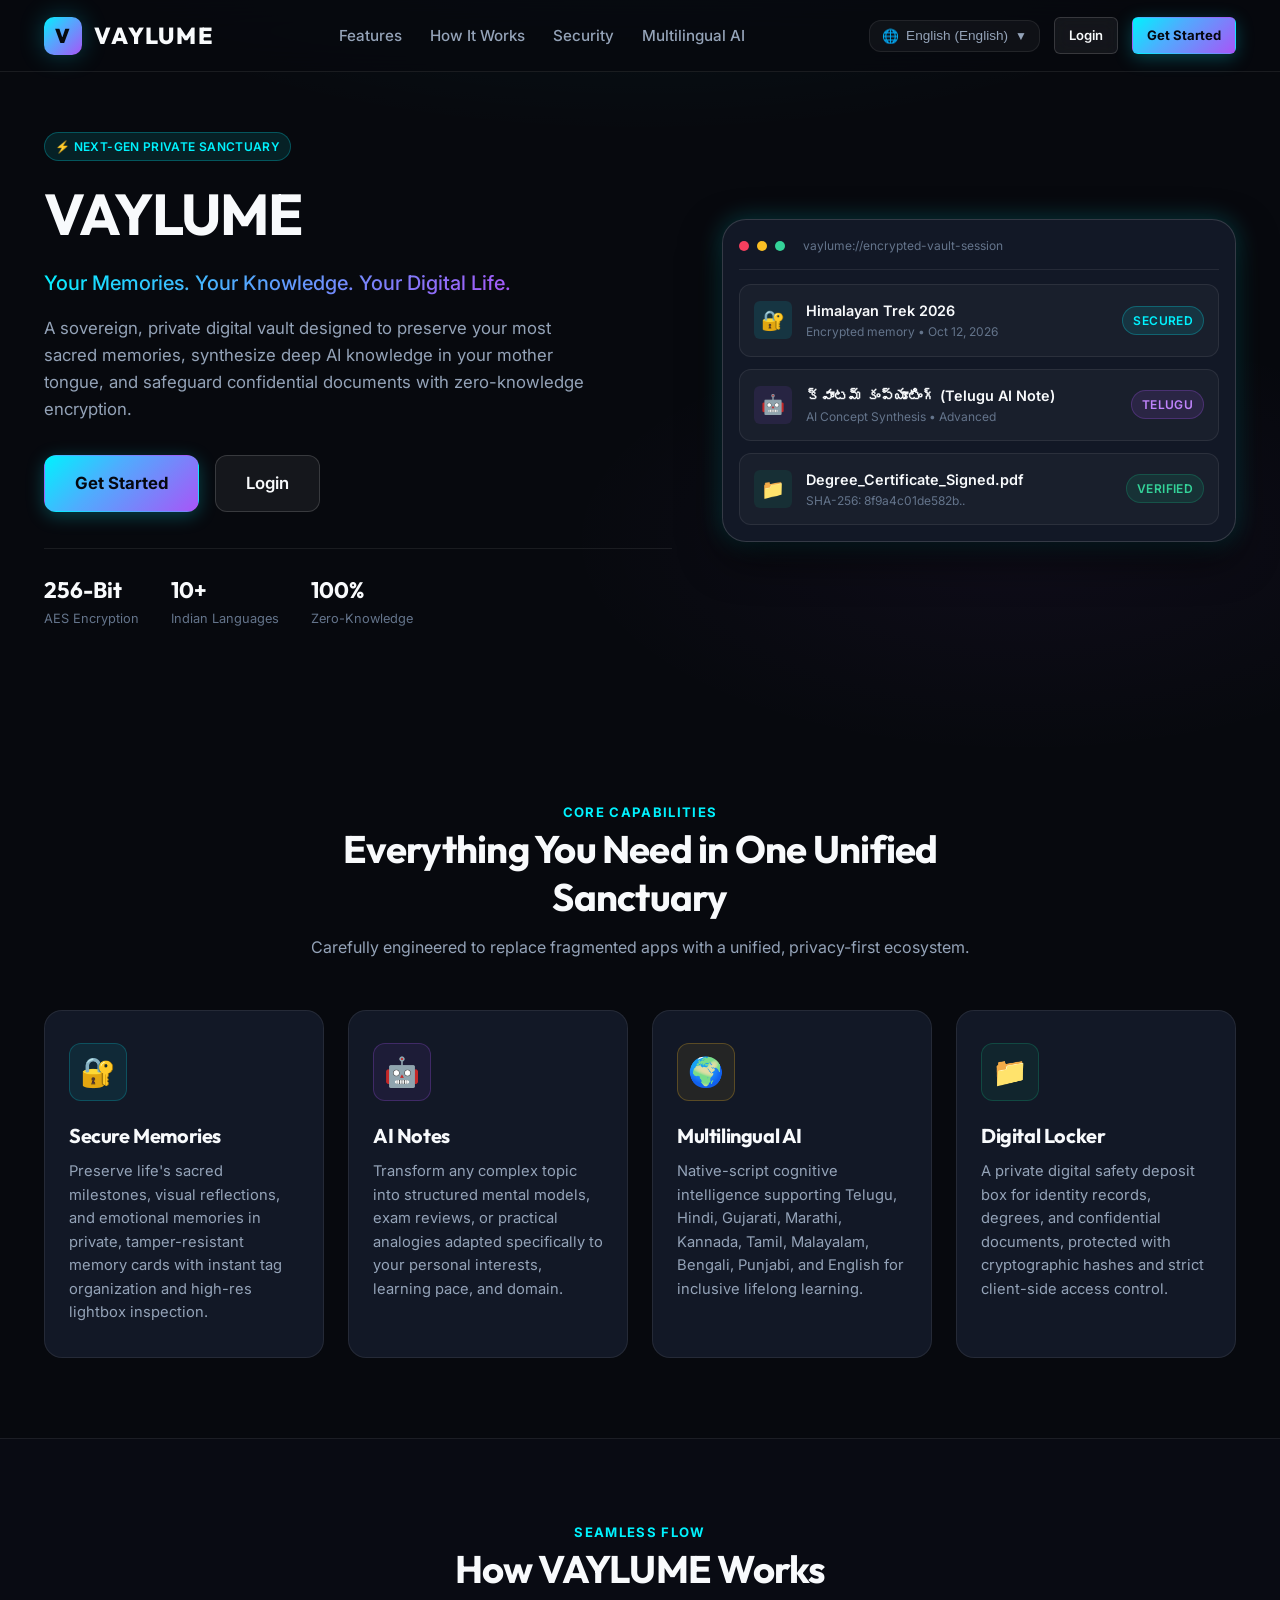
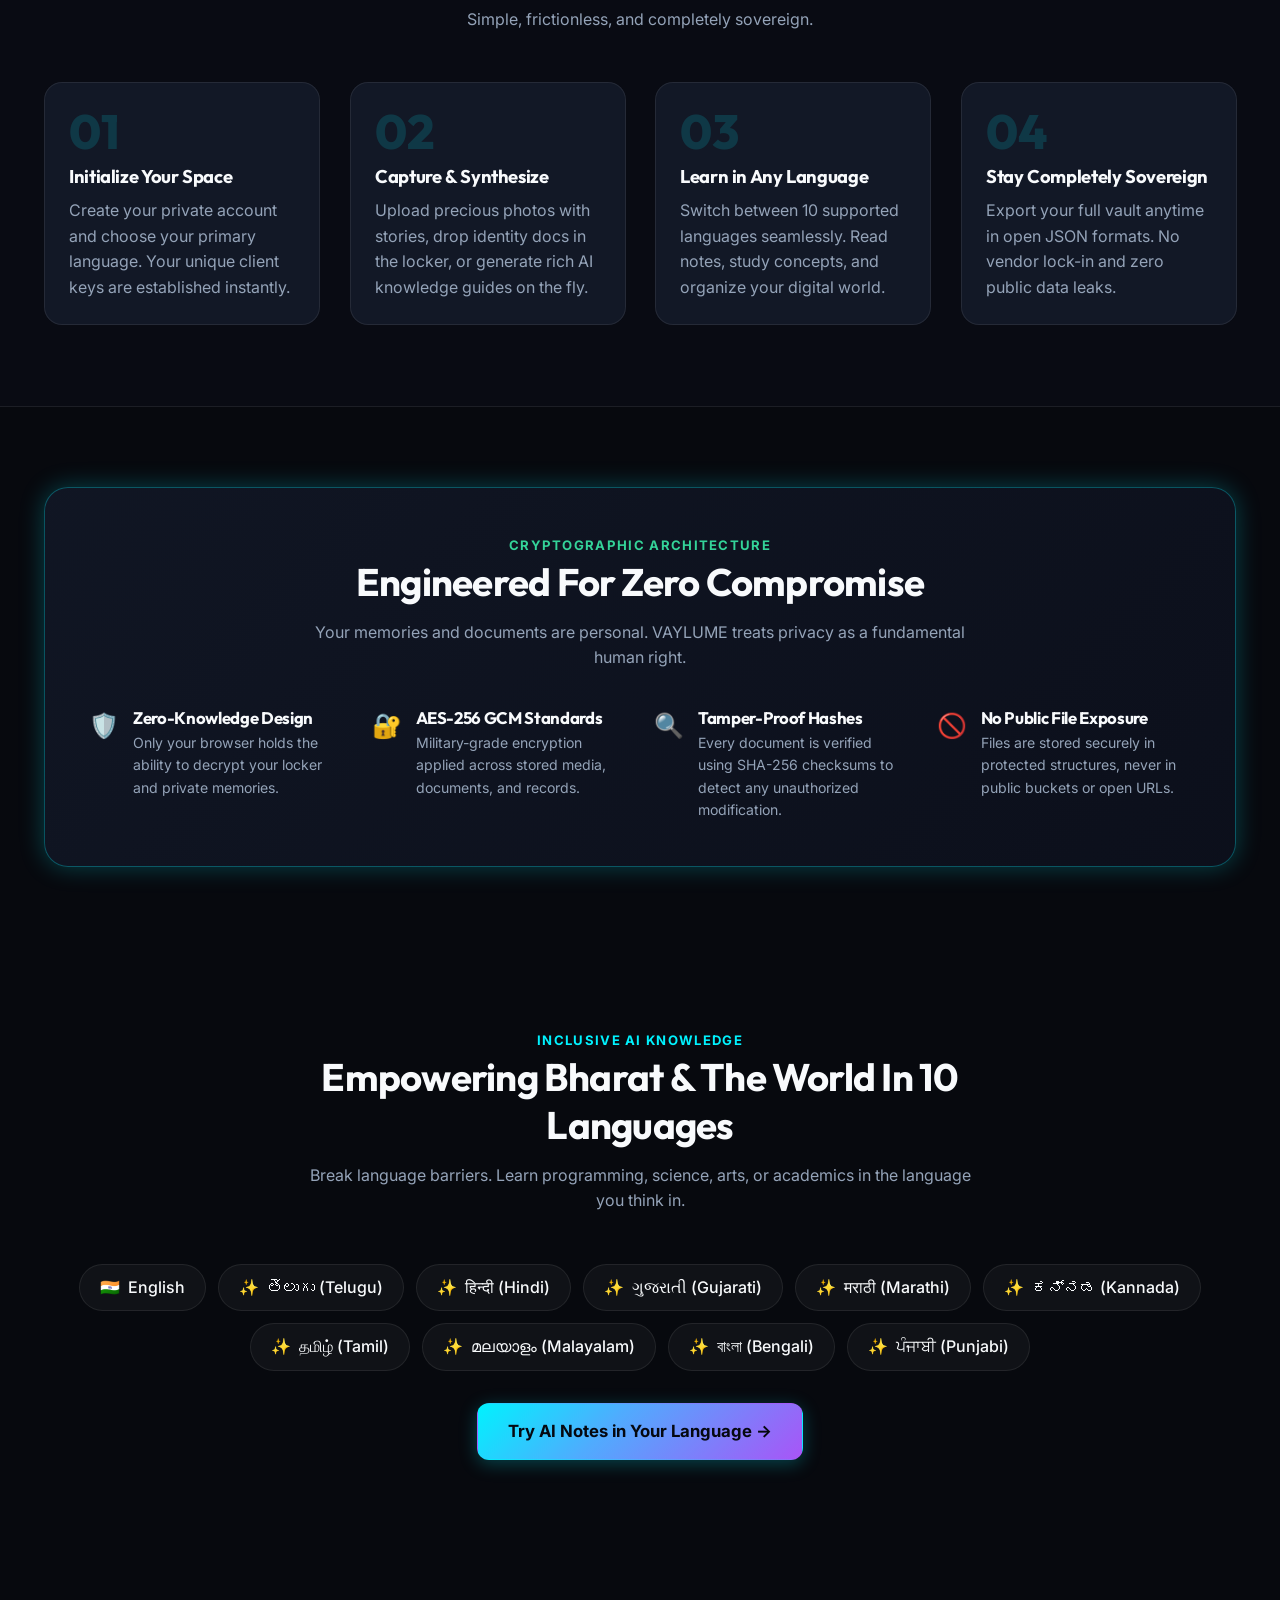
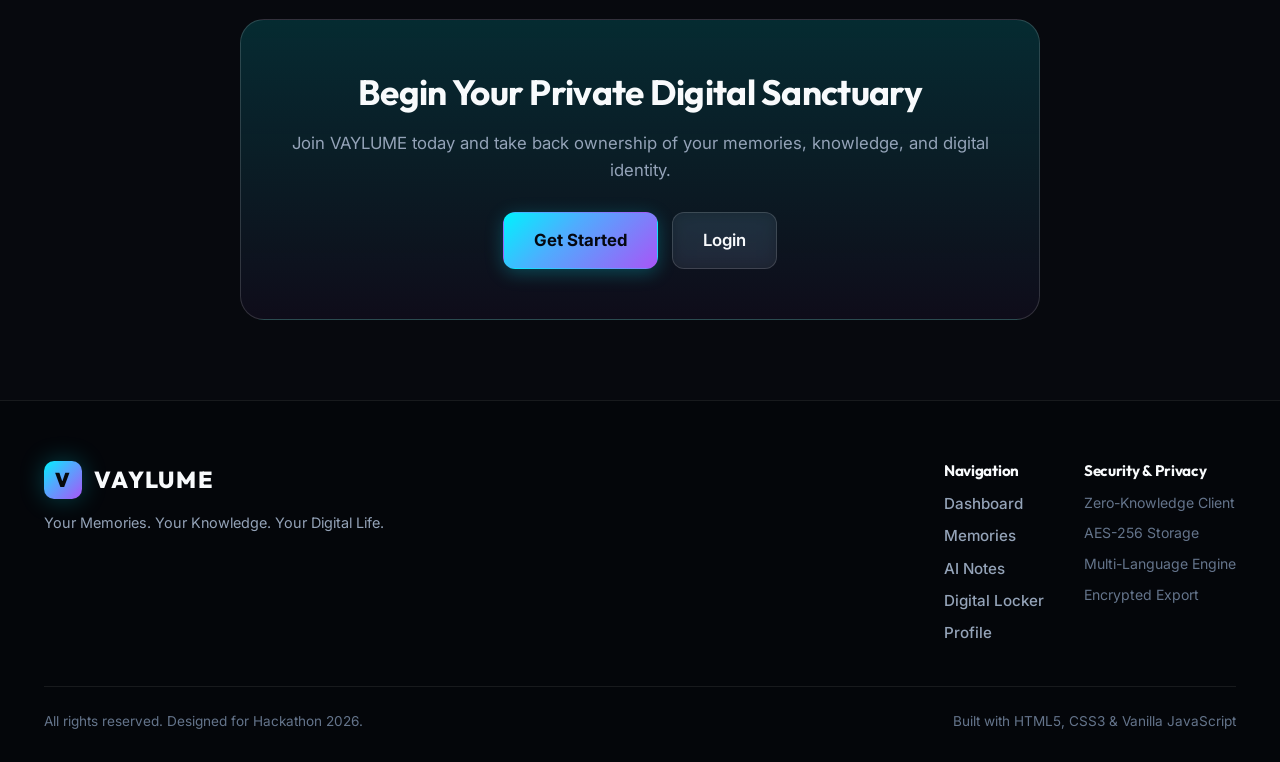
==== frontend/index.html @ e95892c3 "Add frontend animations" ====
<!DOCTYPE html>
<html lang="en">
<head>
  <meta charset="UTF-8">
  <meta name="viewport" content="width=device-width, initial-scale=1.0">
  <title>VAYLUME | Your Memories. Your Knowledge. Your Digital Life.</title>
  <meta name="description" content="A private, encrypted digital sanctuary for personal memories, multilingual AI notes, and zero-knowledge digital document storage.">
  <link rel="stylesheet" href="css/style.css">
  <link rel="stylesheet" href="css/animations.css">
  <link rel="stylesheet" href="css/responsive.css">
</head>
<body>

  <!-- Floating Navigation Header -->
  <header class="site-header" role="banner">
    <div class="container nav-container">
      <a href="index.html" class="brand-logo" aria-label="VAYLUME Home">
        <span class="brand-icon">V</span>
        <span>VAYLUME</span>
      </a>

      <!-- Desktop Nav Links -->
      <nav aria-label="Main Navigation">
        <ul class="nav-links">
          <li><a href="#features" class="nav-link" data-i18n="nav_features">Features</a></li>
          <li><a href="#how-it-works" class="nav-link" data-i18n="nav_how_it_works">How It Works</a></li>
          <li><a href="#security" class="nav-link" data-i18n="nav_security">Security</a></li>
          <li><a href="#multilingual" class="nav-link" data-i18n="nav_multilingual">Multilingual AI</a></li>
        </ul>
      </nav>

      <!-- Nav Actions (Language Dropdown, Login, Get Started) -->
      <div class="nav-actions">
        <!-- Language Switcher -->
        <div class="lang-selector-wrapper">
          <button type="button" class="lang-btn" aria-haspopup="true" aria-expanded="false" id="header-lang-btn">
            <span>🌐</span>
            <span id="current-lang-text">English</span>
            <span style="font-size: 0.75rem;">▼</span>
          </button>
          <div class="lang-dropdown-menu" role="menu" aria-labelledby="header-lang-btn">
            <!-- Populated dynamically by main.js with 10 Indian & global languages -->
          </div>
        </div>

        <a href="login.html" class="btn btn-secondary btn-sm" data-i18n="btn_login">Login</a>
        <a href="signup.html" class="btn btn-primary btn-sm" data-i18n="btn_get_started">Get Started</a>

        <!-- Mobile Toggle Button -->
        <button type="button" class="mobile-nav-toggle" aria-label="Toggle Navigation Menu">
          ☰
        </button>
      </div>
    </div>
  </header>

  <main id="main-content">
    <!-- Hero Section -->
    <section class="hero-section" aria-labelledby="hero-heading">
      <div class="container hero-grid">
        <div class="hero-content">
          <div class="hero-badge animate-fadeIn">
            <span class="badge badge-cyan">⚡ Next-Gen Private Sanctuary</span>
          </div>

          <h1 id="hero-heading" class="hero-title animate-fadeIn">
            VAYLUME
          </h1>

          <p class="hero-tagline text-gradient animate-fadeIn" data-i18n="brand_tagline">
            Your Memories. Your Knowledge. Your Digital Life.
          </p>

          <p class="hero-desc animate-fadeIn">
            A sovereign, private digital vault designed to preserve your most sacred memories, synthesize deep AI knowledge in your mother tongue, and safeguard confidential documents with zero-knowledge encryption.
          </p>

          <div class="hero-actions animate-fadeIn">
            <a href="signup.html" class="btn btn-primary btn-lg" data-i18n="btn_get_started">
              Get Started Free →
            </a>
            <a href="login.html" class="btn btn-secondary btn-lg" data-i18n="btn_login">
              Login to Vault
            </a>
          </div>

          <div class="hero-stats animate-fadeIn">
            <div>
              <div class="hero-stat-number text-cyan">256-Bit</div>
              <div class="hero-stat-label">AES Encryption</div>
            </div>
            <div>
              <div class="hero-stat-number text-violet">10+</div>
              <div class="hero-stat-label">Indian Languages</div>
            </div>
            <div>
              <div class="hero-stat-number text-emerald">100%</div>
              <div class="hero-stat-label">Zero-Knowledge</div>
            </div>
          </div>
        </div>

        <!-- Futuristic Interactive Cyber Mockup -->
        <div class="hero-mockup-frame animate-float" aria-hidden="true">
          <div class="mockup-header">
            <span class="mockup-dot red"></span>
            <span class="mockup-dot yellow"></span>
            <span class="mockup-dot green"></span>
            <span style="font-size: 0.75rem; color: var(--text-muted); margin-left: 10px;">vaylume://encrypted-vault-session</span>
          </div>
          <div class="mockup-card-list">
            <div class="mockup-item">
              <div class="mockup-item-icon">🔐</div>
              <div style="flex: 1;">
                <div style="font-weight: 600; font-size: 0.9rem;">Himalayan Trek 2026</div>
                <div style="font-size: 0.75rem; color: var(--text-muted);">Encrypted memory • Oct 12, 2026</div>
              </div>
              <span class="badge badge-cyan">Secured</span>
            </div>

            <div class="mockup-item">
              <div class="mockup-item-icon" style="background: rgba(168, 85, 247, 0.1); color: var(--violet-400);">🤖</div>
              <div style="flex: 1;">
                <div style="font-weight: 600; font-size: 0.9rem;">క్వాంటమ్ కంప్యూటింగ్ (Telugu AI Note)</div>
                <div style="font-size: 0.75rem; color: var(--text-muted);">AI Concept Synthesis • Advanced</div>
              </div>
              <span class="badge badge-violet">Telugu</span>
            </div>

            <div class="mockup-item">
              <div class="mockup-item-icon" style="background: rgba(16, 185, 129, 0.1); color: var(--emerald-400);">📁</div>
              <div style="flex: 1;">
                <div style="font-weight: 600; font-size: 0.9rem;">Degree_Certificate_Signed.pdf</div>
                <div style="font-size: 0.75rem; color: var(--text-muted);">SHA-256: 8f9a4c01de582b..</div>
              </div>
              <span class="badge badge-emerald">Verified</span>
            </div>
          </div>
        </div>
      </div>
    </section>

    <!-- Four Core Features Section -->
    <section id="features" class="features-section reveal-on-scroll" aria-labelledby="features-heading">
      <div class="container">
        <div class="section-header">
          <span class="section-subtitle">Core Capabilities</span>
          <h2 id="features-heading" class="section-title">Everything You Need in One Unified Sanctuary</h2>
          <p>Carefully engineered to replace fragmented apps with a unified, privacy-first ecosystem.</p>
        </div>

        <div class="feature-grid">
          <!-- Feature 1: Secure Memories -->
          <article class="feature-card">
            <div class="feature-icon-box">🔐</div>
            <h3 class="feature-title">Secure Memories</h3>
            <p class="feature-desc">
              Preserve life's sacred milestones, visual reflections, and emotional memories in private, tamper-resistant memory cards with instant tag organization and high-res lightbox inspection.
            </p>
          </article>

          <!-- Feature 2: AI Notes -->
          <article class="feature-card">
            <div class="feature-icon-box" style="background: rgba(168, 85, 247, 0.08); border-color: rgba(168, 85, 247, 0.25); color: var(--violet-400);">🤖</div>
            <h3 class="feature-title">AI Notes</h3>
            <p class="feature-desc">
              Transform any complex topic into structured mental models, exam reviews, or practical analogies adapted specifically to your personal interests, learning pace, and domain.
            </p>
          </article>

          <!-- Feature 3: Multilingual AI -->
          <article class="feature-card">
            <div class="feature-icon-box" style="background: rgba(251, 191, 36, 0.08); border-color: rgba(251, 191, 36, 0.25); color: var(--amber-400);">🌍</div>
            <h3 class="feature-title">Multilingual AI</h3>
            <p class="feature-desc">
              Native-script cognitive intelligence supporting Telugu, Hindi, Gujarati, Marathi, Kannada, Tamil, Malayalam, Bengali, Punjabi, and English for inclusive lifelong learning.
            </p>
          </article>

          <!-- Feature 4: Digital Locker -->
          <article class="feature-card">
            <div class="feature-icon-box" style="background: rgba(16, 185, 129, 0.08); border-color: rgba(16, 185, 129, 0.25); color: var(--emerald-400);">📁</div>
            <h3 class="feature-title">Digital Locker</h3>
            <p class="feature-desc">
              A private digital safety deposit box for identity records, degrees, and confidential documents, protected with cryptographic hashes and strict client-side access control.
            </p>
          </article>
        </div>
      </div>
    </section>

    <!-- How It Works Section -->
    <section id="how-it-works" class="how-it-works-section reveal-on-scroll" aria-labelledby="hiw-heading">
      <div class="container">
        <div class="section-header">
          <span class="section-subtitle">Seamless Flow</span>
          <h2 id="hiw-heading" class="section-title">How VAYLUME Works</h2>
          <p>Simple, frictionless, and completely sovereign.</p>
        </div>

        <div class="steps-grid">
          <div class="step-card card">
            <div class="step-number">01</div>
            <h3 class="step-title">Initialize Your Space</h3>
            <p>Create your private account and choose your primary language. Your unique client keys are established instantly.</p>
          </div>

          <div class="step-card card">
            <div class="step-number">02</div>
            <h3 class="step-title">Capture & Synthesize</h3>
            <p>Upload precious photos with stories, drop identity docs in the locker, or generate rich AI knowledge guides on the fly.</p>
          </div>

          <div class="step-card card">
            <div class="step-number">03</div>
            <h3 class="step-title">Learn in Any Language</h3>
            <p>Switch between 10 supported languages seamlessly. Read notes, study concepts, and organize your digital world.</p>
          </div>

          <div class="step-card card">
            <div class="step-number">04</div>
            <h3 class="step-title">Stay Completely Sovereign</h3>
            <p>Export your full vault anytime in open JSON formats. No vendor lock-in and zero public data leaks.</p>
          </div>
        </div>
      </div>
    </section>

    <!-- Security Spotlight Section -->
    <section id="security" class="security-section reveal-on-scroll" aria-labelledby="security-heading">
      <div class="container">
        <div class="security-box">
          <div class="section-header" style="margin-bottom: 20px;">
            <span class="section-subtitle" style="color: var(--emerald-400);">Cryptographic Architecture</span>
            <h2 id="security-heading" class="section-title">Engineered For Zero Compromise</h2>
            <p>Your memories and documents are personal. VAYLUME treats privacy as a fundamental human right.</p>
          </div>

          <div class="security-grid">
            <div class="security-item">
              <span class="security-item-icon">🛡️</span>
              <div>
                <h4 style="font-size: 1.05rem; margin-bottom: 4px;">Zero-Knowledge Design</h4>
                <p style="font-size: 0.88rem;">Only your browser holds the ability to decrypt your locker and private memories.</p>
              </div>
            </div>

            <div class="security-item">
              <span class="security-item-icon">🔐</span>
              <div>
                <h4 style="font-size: 1.05rem; margin-bottom: 4px;">AES-256 GCM Standards</h4>
                <p style="font-size: 0.88rem;">Military-grade encryption applied across stored media, documents, and records.</p>
              </div>
            </div>

            <div class="security-item">
              <span class="security-item-icon">🔍</span>
              <div>
                <h4 style="font-size: 1.05rem; margin-bottom: 4px;">Tamper-Proof Hashes</h4>
                <p style="font-size: 0.88rem;">Every document is verified using SHA-256 checksums to detect any unauthorized modification.</p>
              </div>
            </div>

            <div class="security-item">
              <span class="security-item-icon">🚫</span>
              <div>
                <h4 style="font-size: 1.05rem; margin-bottom: 4px;">No Public File Exposure</h4>
                <p style="font-size: 0.88rem;">Files are stored securely in protected structures, never in public buckets or open URLs.</p>
              </div>
            </div>
          </div>
        </div>
      </div>
    </section>

    <!-- Multilingual AI Section -->
    <section id="multilingual" class="multilingual-section reveal-on-scroll" aria-labelledby="multilingual-heading">
      <div class="container" style="text-align: center;">
        <div class="section-header">
          <span class="section-subtitle">Inclusive AI Knowledge</span>
          <h2 id="multilingual-heading" class="section-title">Empowering Bharat & The World In 10 Languages</h2>
          <p>Break language barriers. Learn programming, science, arts, or academics in the language you think in.</p>
        </div>

        <div class="multilingual-pills-wrap">
          <div class="lang-spotlight-pill"><span>🇮🇳</span> English</div>
          <div class="lang-spotlight-pill"><span>✨</span> తెలుగు (Telugu)</div>
          <div class="lang-spotlight-pill"><span>✨</span> हिन्दी (Hindi)</div>
          <div class="lang-spotlight-pill"><span>✨</span> ગુજરાતી (Gujarati)</div>
          <div class="lang-spotlight-pill"><span>✨</span> मराठी (Marathi)</div>
          <div class="lang-spotlight-pill"><span>✨</span> ಕನ್ನಡ (Kannada)</div>
          <div class="lang-spotlight-pill"><span>✨</span> தமிழ் (Tamil)</div>
          <div class="lang-spotlight-pill"><span>✨</span> മലയാളം (Malayalam)</div>
          <div class="lang-spotlight-pill"><span>✨</span> বাংলা (Bengali)</div>
          <div class="lang-spotlight-pill"><span>✨</span> ਪੰਜਾਬੀ (Punjabi)</div>
        </div>

        <div style="margin-top: 32px;">
          <a href="notes.html" class="btn btn-primary btn-lg">
            Try AI Notes in Your Language →
          </a>
        </div>
      </div>
    </section>

    <!-- Call to Action Section -->
    <section class="cta-section reveal-on-scroll">
      <div class="container">
        <div class="cta-box">
          <h2 style="font-size: 2.2rem; margin-bottom: 16px;">Begin Your Private Digital Sanctuary</h2>
          <p style="font-size: 1.05rem; margin-bottom: 28px;">
            Join VAYLUME today and take back ownership of your memories, knowledge, and digital identity.
          </p>
          <div style="display: flex; gap: 14px; justify-content: center; flex-wrap: wrap;">
            <a href="signup.html" class="btn btn-primary btn-lg" data-i18n="btn_get_started">Create Free Account</a>
            <a href="login.html" class="btn btn-secondary btn-lg" data-i18n="btn_login">Sign In</a>
          </div>
        </div>
      </div>
    </section>
  </main>

  <!-- Site Footer -->
  <footer class="site-footer" role="contentinfo">
    <div class="container">
      <div style="display: flex; justify-content: space-between; align-items: flex-start; flex-wrap: gap; gap: 30px;">
        <div style="max-width: 360px;">
          <a href="index.html" class="brand-logo" style="margin-bottom: 12px;">
            <span class="brand-icon">V</span>
            <span>VAYLUME</span>
          </a>
          <p style="font-size: 0.9rem;" data-i18n="brand_tagline">
            "Your Memories. Your Knowledge. Your Digital Life."
          </p>
        </div>

        <div style="display: flex; gap: 40px; flex-wrap: wrap;">
          <div>
            <h4 style="font-size: 0.95rem; margin-bottom: 12px; color: var(--text-primary);">Navigation</h4>
            <ul style="list-style: none; display: flex; flex-direction: column; gap: 8px; font-size: 0.88rem;">
              <li><a href="dashboard.html" class="nav-link">Dashboard</a></li>
              <li><a href="memories.html" class="nav-link">Memories</a></li>
              <li><a href="notes.html" class="nav-link">AI Notes</a></li>
              <li><a href="locker.html" class="nav-link">Digital Locker</a></li>
              <li><a href="profile.html" class="nav-link">Profile</a></li>
            </ul>
          </div>

          <div>
            <h4 style="font-size: 0.95rem; margin-bottom: 12px; color: var(--text-primary);">Security & Privacy</h4>
            <ul style="list-style: none; display: flex; flex-direction: column; gap: 8px; font-size: 0.88rem; color: var(--text-muted);">
              <li>Zero-Knowledge Client</li>
              <li>AES-256 Storage</li>
              <li>Multi-Language Engine</li>
              <li>Encrypted Export</li>
            </ul>
          </div>
        </div>
      </div>

      <div class="footer-bottom">
        <span data-i18n="footer_rights">© 2026 VAYLUME. All rights reserved. Designed for Hackathon 2026.</span>
        <span>Built with HTML5, CSS3 & Vanilla JavaScript</span>
      </div>
    </div>
  </footer>

  <script src="js/api.js"></script>
  <script src="js/main.js"></script>
</body>
</html>
---- frontend/css/style.css ----
/* ==========================================================================
   VAYLUME - Core Design System & Styling
   Tagline: "Your Memories. Your Knowledge. Your Digital Life."
   Style: Premium, Modern, Elegant, Futuristic, Minimal, Secure
   ========================================================================== */

/* Google Fonts: Outfit & Inter */
@import url('https://fonts.googleapis.com/css2?family=Inter:wght@300;400;500;600;700&family=Outfit:wght@400;500;600;700;800&family=Fira+Code:wght@400;500&display=swap');

/* --- CSS Variables & Design Tokens --- */
:root {
  /* Brand Palette */
  --bg-primary: #07090e;
  --bg-secondary: #0d111d;
  --bg-surface: #121826;
  --bg-surface-elevated: #172033;
  --bg-glass: rgba(18, 24, 38, 0.72);
  --bg-glass-strong: rgba(13, 17, 29, 0.9);
  --bg-glass-card: rgba(255, 255, 255, 0.03);

  /* Borders */
  --border-subtle: rgba(255, 255, 255, 0.08);
  --border-light: rgba(255, 255, 255, 0.15);
  --border-focus: rgba(0, 242, 254, 0.5);
  --border-accent: rgba(168, 85, 247, 0.4);

  /* Accents & Neon Highlights */
  --cyan-300: #67e8f9;
  --cyan-400: #00f2fe;
  --cyan-500: #06b6d4;
  --violet-400: #c084fc;
  --violet-500: #a855f7;
  --violet-600: #7e22ce;
  --emerald-400: #34d399;
  --emerald-500: #10b981;
  --amber-400: #fbbf24;
  --rose-400: #fb7185;
  --rose-500: #f43f5e;
  --blue-400: #60a5fa;

  /* Gradients */
  --gradient-brand: linear-gradient(135deg, #00f2fe 0%, #4facfe 40%, #a855f7 100%);
  --gradient-accent: linear-gradient(135deg, #a855f7 0%, #6366f1 100%);
  --gradient-glow: linear-gradient(180deg, rgba(0, 242, 254, 0.15) 0%, rgba(168, 85, 247, 0.05) 100%);
  --gradient-card: linear-gradient(145deg, rgba(255, 255, 255, 0.04) 0%, rgba(255, 255, 255, 0.01) 100%);
  --gradient-gold: linear-gradient(135deg, #f59e0b 0%, #d97706 100%);
  --gradient-emerald: linear-gradient(135deg, #34d399 0%, #059669 100%);

  /* Text Colors */
  --text-primary: #f8fafc;
  --text-secondary: #94a3b8;
  --text-muted: #64748b;
  --text-accent: #00f2fe;
  --text-light: #ffffff;

  /* Typography */
  --font-sans: 'Inter', -apple-system, BlinkMacSystemFont, 'Segoe UI', Roboto, sans-serif;
  --font-display: 'Outfit', 'Inter', sans-serif;
  --font-mono: 'Fira Code', monospace;

  /* Shadows */
  --shadow-sm: 0 2px 8px rgba(0, 0, 0, 0.4);
  --shadow-md: 0 8px 24px rgba(0, 0, 0, 0.5);
  --shadow-lg: 0 16px 40px rgba(0, 0, 0, 0.65);
  --shadow-glow-cyan: 0 0 25px rgba(0, 242, 254, 0.25);
  --shadow-glow-violet: 0 0 25px rgba(168, 85, 247, 0.25);

  /* Radii */
  --radius-sm: 6px;
  --radius-md: 12px;
  --radius-lg: 18px;
  --radius-xl: 24px;
  --radius-full: 9999px;

  /* Transitions */
  --transition-fast: 0.18s cubic-bezier(0.4, 0, 0.2, 1);
  --transition-normal: 0.28s cubic-bezier(0.4, 0, 0.2, 1);
  --transition-slow: 0.5s cubic-bezier(0.4, 0, 0.2, 1);

  /* Layout dimensions */
  --header-height: 72px;
  --sidebar-width: 270px;
  --sidebar-collapsed-width: 80px;
  --container-max: 1240px;
}

/* --- Global Reset & Box Sizing --- */
*, *::before, *::after {
  box-sizing: border-box;
  margin: 0;
  padding: 0;
}

html {
  font-size: 16px;
  scroll-behavior: smooth;
  color-scheme: dark;
}

body {
  font-family: var(--font-sans);
  background-color: var(--bg-primary);
  color: var(--text-primary);
  line-height: 1.6;
  min-height: 100vh;
  overflow-x: hidden;
  -webkit-font-smoothing: antialiased;
  -moz-osx-font-smoothing: grayscale;
  background-image: 
    radial-gradient(ellipse 80% 50% at 50% -20%, rgba(0, 242, 254, 0.08), transparent 70%),
    radial-gradient(ellipse 60% 40% at 80% 60%, rgba(168, 85, 247, 0.05), transparent 60%);
  background-attachment: fixed;
}

/* Focus styles for keyboard navigation / accessibility */
:focus-visible {
  outline: 2px solid var(--cyan-400);
  outline-offset: 3px;
}

/* Links */
a {
  color: inherit;
  text-decoration: none;
  transition: color var(--transition-fast);
}

/* Typography Headings */
h1, h2, h3, h4, h5, h6 {
  font-family: var(--font-display);
  font-weight: 700;
  line-height: 1.25;
  color: var(--text-primary);
  letter-spacing: -0.02em;
}

h1 { font-size: clamp(2.2rem, 5vw, 3.6rem); }
h2 { font-size: clamp(1.8rem, 3.5vw, 2.4rem); }
h3 { font-size: 1.5rem; }
h4 { font-size: 1.2rem; }
h5 { font-size: 1rem; }

p {
  color: var(--text-secondary);
}

.text-gradient {
  background: var(--gradient-brand);
  -webkit-background-clip: text;
  -webkit-text-fill-color: transparent;
  display: inline-block;
}

.text-cyan { color: var(--cyan-400); }
.text-violet { color: var(--violet-400); }
.text-emerald { color: var(--emerald-400); }
.text-amber { color: var(--amber-400); }
.text-rose { color: var(--rose-400); }
.text-muted { color: var(--text-muted); }

/* --- Containers --- */
.container {
  width: 100%;
  max-width: var(--container-max);
  margin-left: auto;
  margin-right: auto;
  padding-left: 24px;
  padding-right: 24px;
}

.container-narrow {
  max-width: 960px;
}

/* --- Brand Logo --- */
.brand-logo {
  display: inline-flex;
  align-items: center;
  gap: 12px;
  font-family: var(--font-display);
  font-size: 1.45rem;
  font-weight: 800;
  letter-spacing: 0.08em;
  color: var(--text-primary);
  text-transform: uppercase;
}

.brand-icon {
  width: 38px;
  height: 38px;
  border-radius: 10px;
  background: var(--gradient-brand);
  display: inline-flex;
  align-items: center;
  justify-content: center;
  color: #07090e;
  font-size: 1.25rem;
  font-weight: 900;
  box-shadow: var(--shadow-glow-cyan);
  transition: transform var(--transition-normal);
}

.brand-logo:hover .brand-icon {
  transform: rotate(6deg) scale(1.05);
}

/* --- Buttons --- */
.btn {
  display: inline-flex;
  align-items: center;
  justify-content: center;
  gap: 8px;
  padding: 11px 22px;
  font-family: var(--font-sans);
  font-size: 0.95rem;
  font-weight: 600;
  border-radius: var(--radius-md);
  cursor: pointer;
  border: 1px solid transparent;
  transition: all var(--transition-fast);
  white-space: nowrap;
  user-select: none;
}

.btn-primary {
  background: var(--gradient-brand);
  color: #050810;
  font-weight: 700;
  box-shadow: 0 4px 18px rgba(0, 242, 254, 0.25);
}

.btn-primary:hover {
  transform: translateY(-2px);
  box-shadow: 0 8px 25px rgba(0, 242, 254, 0.4);
  color: #000;
}

.btn-primary:active {
  transform: translateY(0);
}

.btn-secondary {
  background: rgba(255, 255, 255, 0.06);
  color: var(--text-primary);
  border: 1px solid var(--border-light);
  backdrop-filter: blur(8px);
}

.btn-secondary:hover {
  background: rgba(255, 255, 255, 0.12);
  border-color: rgba(255, 255, 255, 0.25);
  transform: translateY(-2px);
}

.btn-accent {
  background: var(--gradient-accent);
  color: #ffffff;
  box-shadow: var(--shadow-glow-violet);
}

.btn-accent:hover {
  transform: translateY(-2px);
  box-shadow: 0 8px 25px rgba(168, 85, 247, 0.45);
}

.btn-outline {
  background: transparent;
  color: var(--text-primary);
  border: 1px solid var(--border-subtle);
}

.btn-outline:hover {
  border-color: var(--cyan-400);
  color: var(--cyan-400);
  background: rgba(0, 242, 254, 0.04);
}

.btn-danger {
  background: rgba(244, 63, 94, 0.12);
  border: 1px solid rgba(244, 63, 94, 0.3);
  color: var(--rose-400);
}

.btn-danger:hover {
  background: var(--rose-500);
  color: #ffffff;
  border-color: var(--rose-500);
}

.btn-sm {
  padding: 7px 14px;
  font-size: 0.82rem;
  border-radius: var(--radius-sm);
}

.btn-lg {
  padding: 14px 30px;
  font-size: 1.05rem;
  border-radius: var(--radius-md);
}

.btn-icon {
  width: 40px;
  height: 40px;
  padding: 0;
  border-radius: var(--radius-md);
  display: inline-flex;
  align-items: center;
  justify-content: center;
  background: rgba(255, 255, 255, 0.04);
  border: 1px solid var(--border-subtle);
  color: var(--text-secondary);
  cursor: pointer;
}

.btn-icon:hover {
  color: var(--text-primary);
  background: rgba(255, 255, 255, 0.08);
  border-color: var(--border-light);
}

.btn:disabled {
  opacity: 0.55;
  cursor: not-allowed;
  transform: none !important;
  box-shadow: none !important;
}

/* --- Badges --- */
.badge {
  display: inline-flex;
  align-items: center;
  gap: 5px;
  padding: 4px 10px;
  font-size: 0.75rem;
  font-weight: 600;
  letter-spacing: 0.03em;
  border-radius: var(--radius-full);
  text-transform: uppercase;
}

.badge-cyan {
  background: rgba(0, 242, 254, 0.1);
  color: var(--cyan-400);
  border: 1px solid rgba(0, 242, 254, 0.25);
}

.badge-violet {
  background: rgba(168, 85, 247, 0.12);
  color: var(--violet-400);
  border: 1px solid rgba(168, 85, 247, 0.25);
}

.badge-emerald {
  background: rgba(16, 185, 129, 0.12);
  color: var(--emerald-400);
  border: 1px solid rgba(16, 185, 129, 0.25);
}

.badge-amber {
  background: rgba(251, 191, 36, 0.12);
  color: var(--amber-400);
  border: 1px solid rgba(251, 191, 36, 0.25);
}

/* --- Glass Cards --- */
.card {
  background: var(--bg-surface);
  border: 1px solid var(--border-subtle);
  border-radius: var(--radius-lg);
  padding: 24px;
  backdrop-filter: blur(12px);
  transition: all var(--transition-normal);
  position: relative;
  overflow: hidden;
}

.card:hover {
  border-color: var(--border-light);
  box-shadow: var(--shadow-md);
}

.card-interactive:hover {
  transform: translateY(-4px);
  border-color: rgba(0, 242, 254, 0.3);
  box-shadow: 0 12px 30px rgba(0, 242, 254, 0.12);
}

.card-header {
  display: flex;
  align-items: center;
  justify-content: space-between;
  margin-bottom: 18px;
}

.card-title {
  font-size: 1.15rem;
  font-weight: 600;
}

/* --- Form Controls --- */
.form-group {
  margin-bottom: 20px;
  text-align: left;
}

.form-label {
  display: block;
  font-size: 0.88rem;
  font-weight: 500;
  color: var(--text-secondary);
  margin-bottom: 8px;
}

.form-label .required {
  color: var(--rose-400);
  margin-left: 2px;
}

.input-icon-wrapper {
  position: relative;
  display: flex;
  align-items: center;
}

.input-icon-wrapper .input-icon {
  position: absolute;
  left: 14px;
  color: var(--text-muted);
  font-size: 1.05rem;
  pointer-events: none;
}

.input-icon-wrapper .input-toggle-password {
  position: absolute;
  right: 14px;
  color: var(--text-muted);
  background: none;
  border: none;
  cursor: pointer;
  font-size: 1.05rem;
}

.input-icon-wrapper .input-toggle-password:hover {
  color: var(--text-primary);
}

.form-control,
.form-select,
textarea.form-control {
  width: 100%;
  padding: 12px 16px;
  background: rgba(13, 17, 29, 0.85);
  border: 1px solid var(--border-subtle);
  border-radius: var(--radius-md);
  color: var(--text-primary);
  font-family: var(--font-sans);
  font-size: 0.95rem;
  transition: all var(--transition-fast);
}

.input-icon-wrapper .form-control {
  padding-left: 44px;
  padding-right: 44px;
}

.form-control:focus,
.form-select:focus {
  border-color: var(--cyan-400);
  box-shadow: 0 0 0 3px rgba(0, 242, 254, 0.15);
  background: rgba(18, 24, 38, 0.95);
  outline: none;
}

.form-control::placeholder {
  color: var(--text-muted);
}

textarea.form-control {
  min-height: 110px;
  resize: vertical;
}

.form-error {
  color: var(--rose-400);
  font-size: 0.78rem;
  margin-top: 6px;
  display: none;
}

.form-group.has-error .form-control {
  border-color: var(--rose-500);
  box-shadow: 0 0 0 3px rgba(244, 63, 94, 0.15);
}

.form-group.has-error .form-error {
  display: block;
}

.form-help {
  color: var(--text-muted);
  font-size: 0.78rem;
  margin-top: 5px;
}

/* Custom Checkbox */
.form-checkbox {
  display: flex;
  align-items: center;
  gap: 10px;
  cursor: pointer;
  font-size: 0.9rem;
  color: var(--text-secondary);
}

.form-checkbox input[type="checkbox"] {
  width: 18px;
  height: 18px;
  accent-color: var(--cyan-400);
  border-radius: 4px;
  cursor: pointer;
}

/* --- Public Navigation Bar (Landing Page & Auth) --- */
.site-header {
  position: fixed;
  top: 0;
  left: 0;
  right: 0;
  height: var(--header-height);
  background: rgba(7, 9, 14, 0.75);
  backdrop-filter: blur(16px);
  -webkit-backdrop-filter: blur(16px);
  border-bottom: 1px solid var(--border-subtle);
  z-index: 1000;
  transition: all var(--transition-fast);
}

.site-header.scrolled {
  background: rgba(7, 9, 14, 0.92);
  border-bottom-color: var(--border-light);
  box-shadow: 0 10px 30px rgba(0, 0, 0, 0.4);
}

.nav-container {
  height: 100%;
  display: flex;
  align-items: center;
  justify-content: space-between;
}

.nav-links {
  display: flex;
  align-items: center;
  gap: 28px;
  list-style: none;
}

.nav-link {
  font-size: 0.95rem;
  font-weight: 500;
  color: var(--text-secondary);
  transition: color var(--transition-fast);
  position: relative;
}

.nav-link:hover,
.nav-link.active {
  color: var(--cyan-400);
}

.nav-actions {
  display: flex;
  align-items: center;
  gap: 14px;
}

/* Language selector dropdown */
.lang-selector-wrapper {
  position: relative;
}

.lang-btn {
  display: inline-flex;
  align-items: center;
  gap: 7px;
  background: rgba(255, 255, 255, 0.04);
  border: 1px solid var(--border-subtle);
  color: var(--text-secondary);
  padding: 7px 12px;
  border-radius: var(--radius-md);
  font-size: 0.85rem;
  cursor: pointer;
  transition: all var(--transition-fast);
}

.lang-btn:hover {
  background: rgba(255, 255, 255, 0.08);
  color: var(--text-primary);
  border-color: var(--border-light);
}

.lang-dropdown-menu {
  position: absolute;
  top: calc(100% + 8px);
  right: 0;
  width: 190px;
  background: var(--bg-surface-elevated);
  border: 1px solid var(--border-light);
  border-radius: var(--radius-md);
  box-shadow: var(--shadow-lg);
  padding: 6px;
  display: none;
  z-index: 1100;
  max-height: 320px;
  overflow-y: auto;
}

.lang-dropdown-menu.show {
  display: block;
}

.lang-option {
  display: flex;
  align-items: center;
  justify-content: space-between;
  padding: 8px 12px;
  border-radius: var(--radius-sm);
  font-size: 0.85rem;
  color: var(--text-secondary);
  cursor: pointer;
  transition: background var(--transition-fast);
}

.lang-option:hover,
.lang-option.selected {
  background: rgba(0, 242, 254, 0.1);
  color: var(--cyan-400);
}

/* Mobile Hamburger */
.mobile-nav-toggle {
  display: none;
  background: none;
  border: none;
  color: var(--text-primary);
  font-size: 1.5rem;
  cursor: pointer;
}

/* --- App Shell (Internal Authenticated Layout) --- */
.app-layout {
  display: flex;
  min-height: 100vh;
}

.app-sidebar {
  width: var(--sidebar-width);
  background: var(--bg-secondary);
  border-right: 1px solid var(--border-subtle);
  position: fixed;
  top: 0;
  bottom: 0;
  left: 0;
  z-index: 900;
  display: flex;
  flex-direction: column;
  transition: transform var(--transition-normal);
}

.sidebar-header {
  height: var(--header-height);
  padding: 0 24px;
  display: flex;
  align-items: center;
  justify-content: space-between;
  border-bottom: 1px solid var(--border-subtle);
}

.sidebar-nav {
  padding: 24px 16px;
  flex: 1;
  overflow-y: auto;
}

.nav-section-title {
  font-size: 0.72rem;
  font-weight: 700;
  color: var(--text-muted);
  text-transform: uppercase;
  letter-spacing: 0.08em;
  padding: 8px 12px 12px;
}

.sidebar-menu {
  list-style: none;
  display: flex;
  flex-direction: column;
  gap: 6px;
}

.sidebar-link {
  display: flex;
  align-items: center;
  gap: 14px;
  padding: 11px 14px;
  color: var(--text-secondary);
  font-weight: 500;
  font-size: 0.93rem;
  border-radius: var(--radius-md);
  transition: all var(--transition-fast);
}

.sidebar-link .menu-icon {
  font-size: 1.15rem;
  width: 22px;
  text-align: center;
  color: var(--text-muted);
  transition: color var(--transition-fast);
}

.sidebar-link:hover {
  color: var(--text-primary);
  background: rgba(255, 255, 255, 0.04);
}

.sidebar-link:hover .menu-icon {
  color: var(--cyan-400);
}

.sidebar-link.active {
  color: #07090e;
  background: var(--gradient-brand);
  font-weight: 600;
  box-shadow: 0 4px 15px rgba(0, 242, 254, 0.22);
}

.sidebar-link.active .menu-icon {
  color: #07090e;
}

.sidebar-badge {
  margin-left: auto;
  font-size: 0.72rem;
  background: rgba(255, 255, 255, 0.1);
  padding: 2px 7px;
  border-radius: var(--radius-full);
}

.sidebar-footer {
  padding: 16px;
  border-top: 1px solid var(--border-subtle);
}

.sidebar-user-card {
  display: flex;
  align-items: center;
  gap: 12px;
  padding: 10px;
  border-radius: var(--radius-md);
  background: rgba(255, 255, 255, 0.02);
  border: 1px solid var(--border-subtle);
}

.user-avatar {
  width: 40px;
  height: 40px;
  border-radius: var(--radius-full);
  background: var(--gradient-brand);
  display: flex;
  align-items: center;
  justify-content: center;
  font-weight: 700;
  color: #07090e;
  font-size: 0.95rem;
  flex-shrink: 0;
}

.user-info {
  flex: 1;
  min-width: 0;
}

.user-name {
  font-size: 0.88rem;
  font-weight: 600;
  color: var(--text-primary);
  white-space: nowrap;
  overflow: hidden;
  text-overflow: ellipsis;
}

.user-role {
  font-size: 0.75rem;
  color: var(--text-muted);
}

/* App Main Content Area */
.app-main {
  flex: 1;
  margin-left: var(--sidebar-width);
  min-height: 100vh;
  display: flex;
  flex-direction: column;
}

.app-topbar {
  height: var(--header-height);
  background: rgba(7, 9, 14, 0.8);
  backdrop-filter: blur(14px);
  border-bottom: 1px solid var(--border-subtle);
  position: sticky;
  top: 0;
  z-index: 800;
  padding: 0 32px;
  display: flex;
  align-items: center;
  justify-content: space-between;
}

.topbar-search {
  position: relative;
  width: 320px;
}

.topbar-actions {
  display: flex;
  align-items: center;
  gap: 14px;
}

.app-body {
  padding: 32px;
  flex: 1;
}

/* --- Modals --- */
.modal-backdrop {
  position: fixed;
  top: 0;
  left: 0;
  right: 0;
  bottom: 0;
  background: rgba(5, 7, 12, 0.85);
  backdrop-filter: blur(8px);
  z-index: 2000;
  display: none;
  align-items: center;
  justify-content: center;
  padding: 20px;
}

.modal-backdrop.show {
  display: flex;
}

.modal-dialog {
  background: var(--bg-surface);
  border: 1px solid var(--border-light);
  border-radius: var(--radius-lg);
  width: 100%;
  max-width: 580px;
  max-height: 90vh;
  overflow-y: auto;
  box-shadow: var(--shadow-lg), var(--shadow-glow-cyan);
  animation: modalScaleUp 0.25s cubic-bezier(0.16, 1, 0.3, 1);
}

.modal-dialog.modal-lg {
  max-width: 840px;
}

.modal-header {
  padding: 22px 26px;
  border-bottom: 1px solid var(--border-subtle);
  display: flex;
  align-items: center;
  justify-content: space-between;
}

.modal-title {
  font-size: 1.25rem;
  font-weight: 700;
}

.modal-close {
  background: none;
  border: none;
  color: var(--text-muted);
  font-size: 1.4rem;
  cursor: pointer;
  line-height: 1;
}

.modal-close:hover {
  color: var(--text-primary);
}

.modal-body {
  padding: 26px;
}

.modal-footer {
  padding: 18px 26px;
  border-top: 1px solid var(--border-subtle);
  display: flex;
  align-items: center;
  justify-content: flex-end;
  gap: 12px;
}

/* --- Toast Notifications System --- */
#toast-container {
  position: fixed;
  bottom: 24px;
  right: 24px;
  z-index: 9999;
  display: flex;
  flex-direction: column;
  gap: 10px;
  max-width: 380px;
  pointer-events: none;
}

.toast {
  pointer-events: auto;
  display: flex;
  align-items: center;
  gap: 12px;
  padding: 14px 18px;
  background: var(--bg-surface-elevated);
  border: 1px solid var(--border-light);
  border-radius: var(--radius-md);
  box-shadow: var(--shadow-lg);
  color: var(--text-primary);
  font-size: 0.9rem;
  animation: toastSlideIn 0.3s cubic-bezier(0.16, 1, 0.3, 1);
  transition: all var(--transition-normal);
}

.toast.toast-success {
  border-left: 4px solid var(--emerald-400);
}
.toast.toast-error {
  border-left: 4px solid var(--rose-500);
}
.toast.toast-info {
  border-left: 4px solid var(--cyan-400);
}

.toast-icon {
  font-size: 1.2rem;
  flex-shrink: 0;
}

.toast.toast-success .toast-icon { color: var(--emerald-400); }
.toast.toast-error .toast-icon { color: var(--rose-400); }
.toast.toast-info .toast-icon { color: var(--cyan-400); }

.toast-message {
  flex: 1;
}

/* --- Drag & Drop Upload Zone --- */
.upload-dropzone {
  border: 2px dashed var(--border-light);
  border-radius: var(--radius-lg);
  padding: 36px 20px;
  text-align: center;
  cursor: pointer;
  background: rgba(255, 255, 255, 0.015);
  transition: all var(--transition-fast);
}

.upload-dropzone:hover,
.upload-dropzone.dragover {
  border-color: var(--cyan-400);
  background: rgba(0, 242, 254, 0.04);
}

.upload-icon {
  font-size: 2.5rem;
  color: var(--cyan-400);
  margin-bottom: 12px;
}

.upload-preview-container {
  margin-top: 16px;
  position: relative;
  display: none;
}

.upload-preview-img {
  width: 100%;
  max-height: 240px;
  object-fit: cover;
  border-radius: var(--radius-md);
  border: 1px solid var(--border-subtle);
}

/* --- Stat Cards --- */
.stats-grid {
  display: grid;
  grid-template-columns: repeat(auto-fit, minmax(240px, 1fr));
  gap: 20px;
  margin-bottom: 32px;
}

.stat-card {
  padding: 24px;
  background: var(--bg-surface);
  border: 1px solid var(--border-subtle);
  border-radius: var(--radius-lg);
  display: flex;
  align-items: center;
  gap: 18px;
  position: relative;
  overflow: hidden;
}

.stat-card::after {
  content: '';
  position: absolute;
  top: 0;
  left: 0;
  right: 0;
  height: 2px;
  background: var(--gradient-brand);
  opacity: 0;
  transition: opacity var(--transition-fast);
}

.stat-card:hover::after {
  opacity: 1;
}

.stat-icon {
  width: 52px;
  height: 52px;
  border-radius: var(--radius-md);
  display: flex;
  align-items: center;
  justify-content: center;
  font-size: 1.5rem;
  flex-shrink: 0;
}

.stat-icon.cyan {
  background: rgba(0, 242, 254, 0.1);
  color: var(--cyan-400);
  border: 1px solid rgba(0, 242, 254, 0.2);
}

.stat-icon.violet {
  background: rgba(168, 85, 247, 0.1);
  color: var(--violet-400);
  border: 1px solid rgba(168, 85, 247, 0.2);
}

.stat-icon.emerald {
  background: rgba(16, 185, 129, 0.1);
  color: var(--emerald-400);
  border: 1px solid rgba(16, 185, 129, 0.2);
}

.stat-icon.amber {
  background: rgba(251, 191, 36, 0.1);
  color: var(--amber-400);
  border: 1px solid rgba(251, 191, 36, 0.2);
}

.stat-value {
  font-family: var(--font-display);
  font-size: 1.85rem;
  font-weight: 700;
  color: var(--text-primary);
  line-height: 1.1;
}

.stat-label {
  font-size: 0.85rem;
  color: var(--text-muted);
  margin-top: 4px;
}

/* Empty State */
.empty-state {
  text-align: center;
  padding: 60px 24px;
}

.empty-state-icon {
  font-size: 3.5rem;
  color: var(--text-muted);
  margin-bottom: 16px;
  opacity: 0.6;
}

.empty-state-title {
  font-size: 1.25rem;
  font-weight: 600;
  margin-bottom: 8px;
}

.empty-state-desc {
  max-width: 440px;
  margin: 0 auto 20px;
  font-size: 0.92rem;
}

/* Filter Bar */
.filter-bar {
  display: flex;
  flex-wrap: wrap;
  align-items: center;
  justify-content: space-between;
  gap: 16px;
  margin-bottom: 24px;
}

.filter-group {
  display: flex;
  align-items: center;
  gap: 10px;
  flex-wrap: wrap;
}

.filter-chip {
  padding: 7px 16px;
  border-radius: var(--radius-full);
  background: rgba(255, 255, 255, 0.04);
  border: 1px solid var(--border-subtle);
  color: var(--text-secondary);
  font-size: 0.85rem;
  font-weight: 500;
  cursor: pointer;
  transition: all var(--transition-fast);
}

.filter-chip:hover {
  border-color: var(--border-light);
  color: var(--text-primary);
}

.filter-chip.active {
  background: rgba(0, 242, 254, 0.15);
  border-color: var(--cyan-400);
  color: var(--cyan-400);
  font-weight: 600;
}

/* ==========================================================================
   VAYLUME - Page Specific Components & Refinements
   ========================================================================== */

/* --- Landing Page Components --- */
.hero-section {
  padding-top: calc(var(--header-height) + 60px);
  padding-bottom: 90px;
  position: relative;
  overflow: hidden;
}

.hero-grid {
  display: grid;
  grid-template-columns: 1.1fr 0.9fr;
  align-items: center;
  gap: 50px;
}

.hero-content {
  position: relative;
  z-index: 2;
}

.hero-badge {
  margin-bottom: 20px;
}

.hero-title {
  margin-bottom: 20px;
  line-height: 1.15;
}

.hero-tagline {
  font-size: 1.25rem;
  font-weight: 500;
  color: var(--cyan-300);
  margin-bottom: 16px;
}

.hero-desc {
  font-size: 1.05rem;
  color: var(--text-secondary);
  margin-bottom: 32px;
  max-width: 540px;
}

.hero-actions {
  display: flex;
  align-items: center;
  gap: 16px;
  flex-wrap: wrap;
  margin-bottom: 36px;
}

.hero-stats {
  display: flex;
  align-items: center;
  gap: 32px;
  border-top: 1px solid var(--border-subtle);
  padding-top: 24px;
}

.hero-stat-number {
  font-family: var(--font-display);
  font-size: 1.4rem;
  font-weight: 700;
  color: var(--text-primary);
}

.hero-stat-label {
  font-size: 0.8rem;
  color: var(--text-muted);
}

/* Hero Cyber Mockup */
.hero-mockup-frame {
  background: var(--bg-surface);
  border: 1px solid var(--border-light);
  border-radius: var(--radius-xl);
  padding: 16px;
  box-shadow: var(--shadow-lg), var(--shadow-glow-cyan);
  position: relative;
}

.mockup-header {
  display: flex;
  align-items: center;
  gap: 8px;
  padding-bottom: 14px;
  border-bottom: 1px solid var(--border-subtle);
  margin-bottom: 14px;
}

.mockup-dot {
  width: 10px;
  height: 10px;
  border-radius: 50%;
}
.mockup-dot.red { background: var(--rose-500); }
.mockup-dot.yellow { background: var(--amber-400); }
.mockup-dot.green { background: var(--emerald-400); }

.mockup-card-list {
  display: flex;
  flex-direction: column;
  gap: 12px;
}

.mockup-item {
  background: rgba(255, 255, 255, 0.03);
  border: 1px solid var(--border-subtle);
  border-radius: var(--radius-md);
  padding: 14px;
  display: flex;
  align-items: center;
  gap: 14px;
}

.mockup-item-icon {
  width: 38px;
  height: 38px;
  border-radius: var(--radius-sm);
  display: flex;
  align-items: center;
  justify-content: center;
  font-size: 1.2rem;
  background: rgba(0, 242, 254, 0.1);
  color: var(--cyan-400);
}

/* Feature Grid */
.features-section {
  padding: 80px 0;
  position: relative;
}

.section-header {
  text-align: center;
  max-width: 680px;
  margin: 0 auto 50px;
}

.section-subtitle {
  font-size: 0.82rem;
  font-weight: 700;
  text-transform: uppercase;
  letter-spacing: 0.1em;
  color: var(--cyan-400);
  margin-bottom: 10px;
}

.section-title {
  margin-bottom: 14px;
}

.feature-grid {
  display: grid;
  grid-template-columns: repeat(auto-fit, minmax(260px, 1fr));
  gap: 24px;
}

.feature-card {
  padding: 32px 24px;
  border-radius: var(--radius-lg);
  background: var(--bg-surface);
  border: 1px solid var(--border-subtle);
  transition: all var(--transition-normal);
  position: relative;
}

.feature-card:hover {
  transform: translateY(-6px);
  border-color: rgba(0, 242, 254, 0.4);
  box-shadow: var(--shadow-lg), var(--shadow-glow-cyan);
}

.feature-icon-box {
  width: 58px;
  height: 58px;
  border-radius: var(--radius-md);
  background: rgba(0, 242, 254, 0.08);
  border: 1px solid rgba(0, 242, 254, 0.2);
  display: flex;
  align-items: center;
  justify-content: center;
  font-size: 1.8rem;
  margin-bottom: 22px;
}

.feature-title {
  font-size: 1.25rem;
  margin-bottom: 12px;
}

.feature-desc {
  font-size: 0.92rem;
  line-height: 1.6;
}

/* How It Works Section */
.how-it-works-section {
  padding: 80px 0;
  background: rgba(13, 17, 29, 0.4);
  border-top: 1px solid var(--border-subtle);
  border-bottom: 1px solid var(--border-subtle);
}

.steps-grid {
  display: grid;
  grid-template-columns: repeat(auto-fit, minmax(250px, 1fr));
  gap: 30px;
  position: relative;
}

.step-card {
  position: relative;
  padding: 24px;
}

.step-number {
  font-family: var(--font-display);
  font-size: 3rem;
  font-weight: 800;
  color: rgba(0, 242, 254, 0.15);
  line-height: 1;
  margin-bottom: 10px;
}

.step-title {
  font-size: 1.15rem;
  margin-bottom: 10px;
}

/* Security Spotlight */
.security-section {
  padding: 80px 0;
}

.security-box {
  background: linear-gradient(135deg, rgba(18, 24, 38, 0.9) 0%, rgba(13, 17, 29, 0.9) 100%);
  border: 1px solid rgba(0, 242, 254, 0.3);
  border-radius: var(--radius-xl);
  padding: 44px;
  box-shadow: var(--shadow-glow-cyan);
}

.security-grid {
  display: grid;
  grid-template-columns: repeat(auto-fit, minmax(220px, 1fr));
  gap: 28px;
  margin-top: 36px;
}

.security-item {
  display: flex;
  align-items: flex-start;
  gap: 14px;
}

.security-item-icon {
  font-size: 1.5rem;
  color: var(--emerald-400);
}

/* Multilingual Spotlight */
.multilingual-section {
  padding: 80px 0;
}

.multilingual-pills-wrap {
  display: flex;
  flex-wrap: wrap;
  justify-content: center;
  gap: 12px;
  margin: 30px 0;
}

.lang-spotlight-pill {
  padding: 10px 20px;
  background: rgba(255, 255, 255, 0.04);
  border: 1px solid var(--border-subtle);
  border-radius: var(--radius-full);
  display: flex;
  align-items: center;
  gap: 8px;
  font-weight: 500;
  transition: all var(--transition-fast);
}

.lang-spotlight-pill:hover {
  border-color: var(--cyan-400);
  background: rgba(0, 242, 254, 0.1);
  transform: translateY(-2px);
}

/* CTA Section */
.cta-section {
  padding: 80px 0;
  text-align: center;
}

.cta-box {
  background: var(--gradient-glow);
  border: 1px solid var(--border-light);
  border-radius: var(--radius-xl);
  padding: 50px 30px;
  max-width: 800px;
  margin: 0 auto;
}

/* Footer */
.site-footer {
  padding: 60px 0 30px;
  border-top: 1px solid var(--border-subtle);
  background: #04060a;
}

.footer-bottom {
  border-top: 1px solid var(--border-subtle);
  padding-top: 24px;
  margin-top: 40px;
  display: flex;
  align-items: center;
  justify-content: space-between;
  flex-wrap: wrap;
  gap: 16px;
  font-size: 0.85rem;
  color: var(--text-muted);
}

/* --- Authentication Pages --- */
.auth-wrapper {
  min-height: 100vh;
  display: flex;
  align-items: center;
  justify-content: center;
  padding: 40px 20px;
}

.auth-split-wrapper {
  width: 100%;
  max-width: 960px;
  background: var(--bg-surface);
  border: 1px solid var(--border-subtle);
  border-radius: var(--radius-xl);
  box-shadow: var(--shadow-lg), var(--shadow-glow-cyan);
  display: grid;
  grid-template-columns: 1fr 1.1fr;
  overflow: hidden;
}

.auth-art-column {
  background: linear-gradient(135deg, rgba(7, 9, 14, 0.95) 0%, rgba(18, 24, 38, 0.9) 100%);
  border-right: 1px solid var(--border-subtle);
  padding: 48px;
  display: flex;
  flex-direction: column;
  justify-content: space-between;
  position: relative;
}

.auth-art-column::before {
  content: '';
  position: absolute;
  top: 0; left: 0; right: 0; bottom: 0;
  background: radial-gradient(circle at 30% 20%, rgba(0, 242, 254, 0.15), transparent 70%);
  pointer-events: none;
}

.auth-form-column {
  padding: 48px;
  background: var(--bg-surface-elevated);
}

.auth-title {
  font-size: 1.8rem;
  margin-bottom: 8px;
}

.auth-subtitle {
  font-size: 0.95rem;
  color: var(--text-secondary);
  margin-bottom: 28px;
}

.password-strength-container {
  height: 4px;
  background: rgba(255, 255, 255, 0.08);
  border-radius: var(--radius-full);
  margin-top: 6px;
  overflow: hidden;
}

.password-strength-bar {
  height: 100%;
  width: 0%;
  transition: all var(--transition-normal);
}

/* --- Dashboard Recent Activity --- */
.activity-list {
  display: flex;
  flex-direction: column;
  gap: 14px;
}

.activity-item {
  display: flex;
  align-items: center;
  gap: 16px;
  padding: 14px 18px;
  background: rgba(255, 255, 255, 0.02);
  border: 1px solid var(--border-subtle);
  border-radius: var(--radius-md);
  transition: all var(--transition-fast);
}

.activity-item:hover {
  background: rgba(255, 255, 255, 0.04);
  border-color: var(--border-light);
}

.activity-icon-bubble {
  width: 44px;
  height: 44px;
  border-radius: var(--radius-md);
  background: rgba(0, 242, 254, 0.08);
  display: flex;
  align-items: center;
  justify-content: center;
  font-size: 1.3rem;
  flex-shrink: 0;
}

.activity-details {
  flex: 1;
  min-width: 0;
}

.activity-header {
  display: flex;
  align-items: center;
  gap: 10px;
  margin-bottom: 4px;
}

.activity-time {
  font-size: 0.75rem;
  color: var(--text-muted);
}

.activity-title {
  font-size: 0.95rem;
  font-weight: 500;
  white-space: nowrap;
  overflow: hidden;
  text-overflow: ellipsis;
}

/* --- Memories Page Components --- */
.memories-grid {
  display: grid;
  grid-template-columns: repeat(auto-fill, minmax(310px, 1fr));
  gap: 24px;
}

.memory-card {
  padding: 0;
  display: flex;
  flex-direction: column;
}

.memory-image-container {
  position: relative;
  width: 100%;
  height: 200px;
  overflow: hidden;
  background: #000;
}

.memory-img {
  width: 100%;
  height: 100%;
  object-fit: cover;
  transition: transform var(--transition-slow);
}

.memory-card:hover .memory-img {
  transform: scale(1.05);
}

.memory-badge-overlay {
  position: absolute;
  top: 12px;
  left: 12px;
}

.memory-card-body {
  padding: 20px;
  display: flex;
  flex-direction: column;
  flex: 1;
}

.memory-date-row {
  display: flex;
  align-items: center;
  justify-content: space-between;
  margin-bottom: 8px;
}

.memory-date {
  font-size: 0.8rem;
  color: var(--text-muted);
}

.favorite-star {
  color: var(--amber-400);
  font-size: 1rem;
}

.memory-title {
  font-size: 1.15rem;
  margin-bottom: 8px;
}

.memory-description {
  font-size: 0.88rem;
  color: var(--text-secondary);
  margin-bottom: 16px;
  line-height: 1.5;
  display: -webkit-box;
  -webkit-line-clamp: 3;
  -webkit-box-orient: vertical;
  overflow: hidden;
}

.memory-tags-list {
  display: flex;
  flex-wrap: wrap;
  gap: 6px;
  margin-bottom: 18px;
}

.tag-pill {
  font-size: 0.72rem;
  color: var(--cyan-300);
  background: rgba(0, 242, 254, 0.08);
  padding: 2px 8px;
  border-radius: var(--radius-sm);
}

.memory-actions-row {
  margin-top: auto;
  display: flex;
  align-items: center;
  gap: 8px;
  border-top: 1px solid var(--border-subtle);
  padding-top: 14px;
}

/* --- AI Notes Studio Grid --- */
.notes-studio-grid {
  display: grid;
  grid-template-columns: 380px 1fr;
  gap: 28px;
  align-items: start;
}

.note-header-banner {
  border-bottom: 1px solid var(--border-subtle);
  padding-bottom: 20px;
  margin-bottom: 24px;
}

.note-meta-badges {
  display: flex;
  flex-wrap: wrap;
  gap: 8px;
  margin-bottom: 14px;
}

.note-main-topic {
  font-size: 1.6rem;
  margin-bottom: 10px;
}

.note-executive-summary {
  font-size: 0.95rem;
  color: var(--text-secondary);
  line-height: 1.6;
}

.multilingual-spotlight-box {
  margin-top: 16px;
  padding: 14px 18px;
  background: rgba(0, 242, 254, 0.05);
  border: 1px solid rgba(0, 242, 254, 0.2);
  border-radius: var(--radius-md);
}

.spotlight-title {
  font-size: 0.85rem;
  font-weight: 600;
  color: var(--cyan-400);
  margin-bottom: 4px;
}

.spotlight-content {
  font-size: 0.9rem;
  color: var(--text-primary);
}

.note-section-block {
  margin-bottom: 24px;
  background: rgba(255, 255, 255, 0.015);
  border: 1px solid var(--border-subtle);
  border-radius: var(--radius-md);
  padding: 18px 20px;
}

.note-section-title {
  font-size: 1.1rem;
  color: var(--cyan-300);
  margin-bottom: 10px;
}

.note-section-body {
  font-size: 0.92rem;
  color: var(--text-secondary);
  line-height: 1.7;
}

.note-section-body strong {
  color: var(--text-primary);
}

.check-item {
  display: flex;
  align-items: flex-start;
  gap: 10px;
  margin-bottom: 8px;
  color: var(--text-primary);
}

.check-icon {
  color: var(--emerald-400);
  font-weight: 700;
}

.note-actions-bar {
  display: flex;
  flex-wrap: wrap;
  gap: 10px;
  border-top: 1px solid var(--border-subtle);
  padding-top: 20px;
  margin-top: 30px;
}

/* Saved Notes panel */
.saved-notes-panel {
  margin-top: 24px;
  border-top: 1px solid var(--border-subtle);
  padding-top: 20px;
}

.saved-note-item {
  padding: 12px;
  background: rgba(255, 255, 255, 0.02);
  border: 1px solid var(--border-subtle);
  border-radius: var(--radius-md);
  margin-bottom: 10px;
  cursor: pointer;
  transition: all var(--transition-fast);
}

.saved-note-item:hover {
  background: rgba(255, 255, 255, 0.06);
  border-color: var(--border-light);
}

.saved-note-top {
  display: flex;
  align-items: center;
  justify-content: space-between;
  margin-bottom: 6px;
}

.saved-note-date {
  font-size: 0.72rem;
  color: var(--text-muted);
}

.saved-note-title {
  font-size: 0.9rem;
  font-weight: 600;
  margin-bottom: 4px;
  color: var(--text-primary);
}

.saved-note-snippet {
  font-size: 0.78rem;
  color: var(--text-muted);
  white-space: nowrap;
  overflow: hidden;
  text-overflow: ellipsis;
}

/* --- Digital Locker Rows --- */
.locker-documents-list {
  display: flex;
  flex-direction: column;
  gap: 12px;
}

.locker-doc-row {
  display: flex;
  align-items: center;
  gap: 20px;
  padding: 16px 20px;
}

.doc-icon-wrapper {
  width: 48px;
  height: 48px;
  border-radius: var(--radius-md);
  background: rgba(255, 255, 255, 0.04);
  border: 1px solid var(--border-subtle);
  display: flex;
  align-items: center;
  justify-content: center;
  font-size: 1.5rem;
  flex-shrink: 0;
}

.doc-main-info {
  flex: 1;
  min-width: 0;
}

.doc-title-row {
  display: flex;
  align-items: center;
  gap: 12px;
  margin-bottom: 6px;
}

.doc-title {
  font-size: 1rem;
  font-weight: 600;
  color: var(--text-primary);
}

.doc-meta-row {
  display: flex;
  align-items: center;
  gap: 14px;
  flex-wrap: wrap;
  font-size: 0.8rem;
  color: var(--text-muted);
}

.doc-hash-preview {
  font-family: var(--font-mono);
  font-size: 0.72rem;
  background: rgba(255, 255, 255, 0.04);
  padding: 2px 6px;
  border-radius: var(--radius-sm);
  color: var(--cyan-300);
}

.doc-actions-group {
  display: flex;
  align-items: center;
  gap: 8px;
}

/* --- Profile Layout --- */
.profile-grid {
  display: grid;
  grid-template-columns: 320px 1fr;
  gap: 28px;
  align-items: start;
}

.profile-hero-card {
  text-align: center;
}

.profile-hero-avatar {
  width: 84px;
  height: 84px;
  border-radius: 50%;
  background: var(--gradient-brand);
  color: #07090e;
  font-family: var(--font-display);
  font-size: 2rem;
  font-weight: 800;
  display: flex;
  align-items: center;
  justify-content: center;
  margin: 0 auto 16px;
  box-shadow: var(--shadow-glow-cyan);
}

.profile-hero-name {
  font-size: 1.35rem;
  margin-bottom: 4px;
}

.profile-hero-email {
  font-size: 0.88rem;
  color: var(--text-muted);
  margin-bottom: 12px;
}

.security-switch-row {
  display: flex;
  align-items: center;
  justify-content: space-between;
  padding: 14px 0;
  border-bottom: 1px solid var(--border-subtle);
}

.security-switch-label {
  font-weight: 500;
  color: var(--text-primary);
}

.security-switch-desc {
  font-size: 0.78rem;
  color: var(--text-muted);
}
---- frontend/css/animations.css ----
/* ==========================================================================
   VAYLUME - Premium Cyber-Luxury Animation Engine
   Style: Smooth, Fast, Elegant, Minimal
   Key Properties: transform, opacity, transition, @keyframes
   Accessibility: prefers-reduced-motion fully supported
   ========================================================================== */

/* --------------------------------------------------------------------------
   1. Hero Fade-In
   -------------------------------------------------------------------------- */
@keyframes heroFadeIn {
  from {
    opacity: 0;
  }
  to {
    opacity: 1;
  }
}

.hero-section {
  animation: heroFadeIn 0.8s cubic-bezier(0.16, 1, 0.3, 1) forwards;
}

/* --------------------------------------------------------------------------
   2. Hero Text Slide-Up (Staggered Entrances)
   -------------------------------------------------------------------------- */
@keyframes heroTextSlideUp {
  from {
    opacity: 0;
    transform: translateY(22px);
  }
  to {
    opacity: 1;
    transform: translateY(0);
  }
}

.hero-badge {
  animation: heroTextSlideUp 0.65s cubic-bezier(0.16, 1, 0.3, 1) 0.05s both;
}

.hero-title {
  animation: heroTextSlideUp 0.65s cubic-bezier(0.16, 1, 0.3, 1) 0.15s both;
}

.hero-tagline {
  animation: heroTextSlideUp 0.65s cubic-bezier(0.16, 1, 0.3, 1) 0.25s both;
}

.hero-desc {
  animation: heroTextSlideUp 0.65s cubic-bezier(0.16, 1, 0.3, 1) 0.35s both;
}

.hero-actions {
  animation: heroTextSlideUp 0.65s cubic-bezier(0.16, 1, 0.3, 1) 0.45s both;
}

.hero-stats {
  animation: heroTextSlideUp 0.65s cubic-bezier(0.16, 1, 0.3, 1) 0.55s both;
}

.hero-mockup-frame {
  animation: heroTextSlideUp 0.8s cubic-bezier(0.16, 1, 0.3, 1) 0.3s both,
             floatSlow 5s ease-in-out 1.2s infinite;
}

/* --------------------------------------------------------------------------
   3. Feature Cards Fade-Up
   -------------------------------------------------------------------------- */
@keyframes featureFadeUp {
  from {
    opacity: 0;
    transform: translateY(24px);
  }
  to {
    opacity: 1;
    transform: translateY(0);
  }
}

.feature-grid .feature-card {
  animation: featureFadeUp 0.6s cubic-bezier(0.16, 1, 0.3, 1) both;
}

.feature-grid .feature-card:nth-child(1) { animation-delay: 0.1s; }
.feature-grid .feature-card:nth-child(2) { animation-delay: 0.2s; }
.feature-grid .feature-card:nth-child(3) { animation-delay: 0.3s; }
.feature-grid .feature-card:nth-child(4) { animation-delay: 0.4s; }

/* --------------------------------------------------------------------------
   4. Card Hover Lift & Glow
   -------------------------------------------------------------------------- */
.card,
.stat-card,
.feature-card,
.step-card {
  transition: transform 0.26s cubic-bezier(0.16, 1, 0.3, 1),
              box-shadow 0.26s cubic-bezier(0.16, 1, 0.3, 1),
              border-color 0.26s ease;
  will-change: transform, box-shadow;
}

.card:hover,
.stat-card:hover,
.feature-card:hover,
.step-card:hover {
  transform: translateY(-4px);
  border-color: rgba(0, 242, 254, 0.35);
  box-shadow: 0 14px 34px rgba(0, 0, 0, 0.55), 0 0 20px rgba(0, 242, 254, 0.12);
}

/* --------------------------------------------------------------------------
   5. Button Hover Transition
   -------------------------------------------------------------------------- */
.btn {
  position: relative;
  transition: transform 0.2s cubic-bezier(0.16, 1, 0.3, 1),
              box-shadow 0.2s cubic-bezier(0.16, 1, 0.3, 1),
              background 0.2s ease,
              border-color 0.2s ease,
              color 0.2s ease;
  will-change: transform;
}

.btn:hover {
  transform: translateY(-2px);
}

.btn-primary:hover {
  box-shadow: 0 6px 22px rgba(0, 242, 254, 0.45);
}

.btn-secondary:hover {
  box-shadow: 0 6px 18px rgba(255, 255, 255, 0.09);
}

.btn-accent:hover {
  box-shadow: 0 6px 22px rgba(168, 85, 247, 0.45);
}

.btn-danger:hover {
  box-shadow: 0 6px 20px rgba(244, 63, 94, 0.35);
}

/* --------------------------------------------------------------------------
   6. Button Click Feedback (Tactile Press Response)
   -------------------------------------------------------------------------- */
.btn:active {
  transform: scale(0.97) translateY(0);
  transition-duration: 0.08s;
}

.btn-icon:active {
  transform: scale(0.92);
  transition-duration: 0.08s;
}

.filter-chip:active {
  transform: scale(0.95);
  transition-duration: 0.08s;
}

/* --------------------------------------------------------------------------
   7. Navigation Active & Hover Animations
   -------------------------------------------------------------------------- */
/* Public Header Links */
.nav-link {
  position: relative;
  transition: color 0.2s ease;
}

.nav-link::after {
  content: '';
  position: absolute;
  bottom: -4px;
  left: 0;
  width: 100%;
  height: 2px;
  background: var(--gradient-brand);
  border-radius: 2px;
  transform: scaleX(0);
  transform-origin: right;
  transition: transform 0.24s cubic-bezier(0.16, 1, 0.3, 1);
}

.nav-link:hover::after,
.nav-link.active::after {
  transform: scaleX(1);
  transform-origin: left;
}

/* App Sidebar Menu Active Transition */
.sidebar-link {
  position: relative;
  transition: background 0.2s ease, color 0.2s ease, transform 0.2s cubic-bezier(0.16, 1, 0.3, 1);
}

.sidebar-link::before {
  content: '';
  position: absolute;
  left: 0;
  top: 50%;
  transform: translateY(-50%) scaleY(0);
  width: 3px;
  height: 22px;
  border-radius: 0 4px 4px 0;
  background: var(--cyan-400);
  box-shadow: 0 0 10px var(--cyan-400);
  transition: transform 0.22s cubic-bezier(0.16, 1, 0.3, 1);
}

.sidebar-link.active::before {
  transform: translateY(-50%) scaleY(1);
}

/* --------------------------------------------------------------------------
   8. Section Reveal Animation (Scroll Triggered)
   -------------------------------------------------------------------------- */
.reveal-on-scroll {
  opacity: 0;
  transform: translateY(28px);
  transition: opacity 0.65s cubic-bezier(0.16, 1, 0.3, 1),
              transform 0.65s cubic-bezier(0.16, 1, 0.3, 1);
  will-change: opacity, transform;
}

.reveal-on-scroll.revealed {
  opacity: 1;
  transform: translateY(0);
}

/* --------------------------------------------------------------------------
   9. Memory Card Hover Effect
   -------------------------------------------------------------------------- */
.memory-card {
  transition: transform 0.28s cubic-bezier(0.16, 1, 0.3, 1),
              box-shadow 0.28s cubic-bezier(0.16, 1, 0.3, 1),
              border-color 0.28s ease;
  will-change: transform, box-shadow;
}

.memory-card:hover {
  transform: translateY(-5px);
  border-color: rgba(0, 242, 254, 0.42);
  box-shadow: 0 16px 36px rgba(0, 0, 0, 0.6), 0 0 24px rgba(0, 242, 254, 0.2);
}

.memory-badge-overlay {
  transition: transform 0.24s cubic-bezier(0.16, 1, 0.3, 1);
}

.memory-card:hover .memory-badge-overlay {
  transform: translateY(-2px);
}

/* --------------------------------------------------------------------------
   10. Image Zoom on Hover
   -------------------------------------------------------------------------- */
.memory-image-container {
  overflow: hidden;
  position: relative;
}

.memory-img {
  transition: transform 0.45s cubic-bezier(0.16, 1, 0.3, 1);
  will-change: transform;
}

.memory-card:hover .memory-img {
  transform: scale(1.07);
}

/* --------------------------------------------------------------------------
   11. AI Generation Loading Animation (Futuristic Orbital Pulse)
   -------------------------------------------------------------------------- */
@keyframes aiOrbPulse {
  0%, 100% {
    transform: scale(1);
    box-shadow: 0 0 20px rgba(0, 242, 254, 0.45);
  }
  50% {
    transform: scale(1.06);
    box-shadow: 0 0 35px rgba(0, 242, 254, 0.75);
  }
}

@keyframes aiRingRotate {
  0% {
    transform: rotate(0deg);
  }
  100% {
    transform: rotate(360deg);
  }
}

@keyframes aiDotsFlow {
  0%, 20% {
    opacity: 0.2;
    transform: translateY(0);
  }
  50% {
    opacity: 1;
    transform: translateY(-4px);
  }
  80%, 100% {
    opacity: 0.2;
    transform: translateY(0);
  }
}

.ai-radar-container {
  position: relative;
  width: 90px;
  height: 90px;
  margin: 0 auto 20px;
  display: flex;
  align-items: center;
  justify-content: center;
}

.ai-radar-ring {
  position: absolute;
  width: 100%;
  height: 100%;
  border-radius: 50%;
  border: 2px solid rgba(0, 242, 254, 0.4);
  animation: aiRingRotate 3.5s linear infinite;
  will-change: transform;
}

.ai-radar-ring::before {
  content: '';
  position: absolute;
  top: -4px;
  left: calc(50% - 4px);
  width: 8px;
  height: 8px;
  border-radius: 50%;
  background: var(--cyan-400);
  box-shadow: 0 0 10px var(--cyan-400);
}

.ai-radar-core {
  width: 48px;
  height: 48px;
  border-radius: 50%;
  background: var(--gradient-brand);
  display: flex;
  align-items: center;
  justify-content: center;
  color: #07090e;
  font-size: 1.4rem;
  box-shadow: 0 0 20px rgba(0, 242, 254, 0.6);
  animation: aiOrbPulse 2s cubic-bezier(0.16, 1, 0.3, 1) infinite;
  will-change: transform, box-shadow;
}

/* --------------------------------------------------------------------------
   12. Document Upload Loading Animation (Scanning Beam & Progress)
   -------------------------------------------------------------------------- */
@keyframes scanBeamSweep {
  0% {
    top: 0%;
    opacity: 0;
  }
  20%, 80% {
    opacity: 1;
  }
  100% {
    top: 100%;
    opacity: 0;
  }
}

.upload-dropzone {
  position: relative;
  overflow: hidden;
}

.upload-dropzone.uploading::after {
  content: '';
  position: absolute;
  left: 0;
  right: 0;
  height: 3px;
  background: var(--cyan-400);
  box-shadow: 0 0 12px var(--cyan-400), 0 0 20px var(--cyan-400);
  animation: scanBeamSweep 1.8s ease-in-out infinite;
  will-change: top, opacity;
}

/* --------------------------------------------------------------------------
   13. Toast Notification Animation
   -------------------------------------------------------------------------- */
@keyframes toastEntrance {
  from {
    opacity: 0;
    transform: translateX(40px) scale(0.94);
  }
  to {
    opacity: 1;
    transform: translateX(0) scale(1);
  }
}

@keyframes toastExit {
  from {
    opacity: 1;
    transform: translateX(0) scale(1);
  }
  to {
    opacity: 0;
    transform: translateX(35px) scale(0.92);
  }
}

.toast {
  animation: toastEntrance 0.32s cubic-bezier(0.16, 1, 0.3, 1) forwards;
  will-change: transform, opacity;
}

.toast.toast-hiding {
  animation: toastExit 0.24s cubic-bezier(0.16, 1, 0.3, 1) forwards !important;
}

/* --------------------------------------------------------------------------
   14. Modal Open/Close Animation
   -------------------------------------------------------------------------- */
.modal-backdrop {
  opacity: 0;
  transition: opacity 0.24s cubic-bezier(0.16, 1, 0.3, 1);
  pointer-events: none;
}

.modal-backdrop.show {
  opacity: 1;
  pointer-events: auto;
}

.modal-backdrop .modal-dialog {
  transform: scale(0.94) translateY(14px);
  opacity: 0;
  transition: transform 0.26s cubic-bezier(0.16, 1, 0.3, 1),
              opacity 0.26s cubic-bezier(0.16, 1, 0.3, 1);
  will-change: transform, opacity;
}

.modal-backdrop.show .modal-dialog {
  transform: scale(1) translateY(0);
  opacity: 1;
}

.modal-backdrop.closing {
  opacity: 0;
}

.modal-backdrop.closing .modal-dialog {
  transform: scale(0.94) translateY(14px);
  opacity: 0;
}

/* --------------------------------------------------------------------------
   15. Skeleton Loading Animation (Smooth Continuous Shimmer)
   -------------------------------------------------------------------------- */
@keyframes skeletonShimmer {
  0% {
    background-position: -200% 0;
  }
  100% {
    background-position: 200% 0;
  }
}

.skeleton {
  background: linear-gradient(
    90deg,
    rgba(255, 255, 255, 0.02) 20%,
    rgba(255, 255, 255, 0.07) 50%,
    rgba(255, 255, 255, 0.02) 80%
  );
  background-size: 200% 100%;
  animation: skeletonShimmer 1.6s ease-in-out infinite;
  border-radius: var(--radius-sm);
  will-change: background-position;
}

.skeleton-text {
  height: 14px;
  margin-bottom: 10px;
}

.skeleton-title {
  height: 22px;
  width: 60%;
  margin-bottom: 14px;
}

.skeleton-card {
  height: 180px;
}

/* --------------------------------------------------------------------------
   16. Smooth Logout Transition (Full-Screen Vault Lock Overlay)
   -------------------------------------------------------------------------- */
@keyframes logoutFadeIn {
  from {
    opacity: 0;
    backdrop-filter: blur(0px);
  }
  to {
    opacity: 1;
    backdrop-filter: blur(14px);
  }
}

@keyframes lockIconPulse {
  0% {
    transform: scale(0.85);
    opacity: 0;
  }
  50% {
    transform: scale(1.08);
  }
  100% {
    transform: scale(1);
    opacity: 1;
  }
}

.logout-overlay {
  position: fixed;
  top: 0;
  left: 0;
  right: 0;
  bottom: 0;
  background: rgba(5, 7, 12, 0.94);
  z-index: 99999;
  display: flex;
  flex-direction: column;
  align-items: center;
  justify-content: center;
  animation: logoutFadeIn 0.38s cubic-bezier(0.16, 1, 0.3, 1) forwards;
  text-align: center;
}

.logout-lock-icon {
  width: 64px;
  height: 64px;
  border-radius: 50%;
  background: rgba(0, 242, 254, 0.1);
  border: 1px solid rgba(0, 242, 254, 0.3);
  display: flex;
  align-items: center;
  justify-content: center;
  font-size: 1.8rem;
  margin-bottom: 18px;
  animation: lockIconPulse 0.35s cubic-bezier(0.16, 1, 0.3, 1) forwards;
  box-shadow: 0 0 25px rgba(0, 242, 254, 0.35);
}

.logout-title {
  font-family: var(--font-display);
  font-size: 1.4rem;
  font-weight: 700;
  color: var(--text-primary);
  margin-bottom: 6px;
}

.logout-subtitle {
  font-size: 0.9rem;
  color: var(--text-muted);
}

/* --------------------------------------------------------------------------
   General Utility Transitions & Animations
   -------------------------------------------------------------------------- */
@keyframes floatSlow {
  0%, 100% {
    transform: translateY(0px);
  }
  50% {
    transform: translateY(-8px);
  }
}

@keyframes pulseGlow {
  0%, 100% {
    box-shadow: 0 0 15px rgba(0, 242, 254, 0.2);
    border-color: rgba(0, 242, 254, 0.3);
  }
  50% {
    box-shadow: 0 0 30px rgba(0, 242, 254, 0.45);
    border-color: rgba(0, 242, 254, 0.7);
  }
}

@keyframes spin {
  to {
    transform: rotate(360deg);
  }
}

.animate-fadeIn {
  animation: heroFadeIn 0.45s cubic-bezier(0.16, 1, 0.3, 1) forwards;
}

.animate-float {
  animation: floatSlow 4.5s ease-in-out infinite;
}

.animate-spin {
  animation: spin 1s linear infinite;
  display: inline-block;
}

/* --------------------------------------------------------------------------
   Accessibility: prefers-reduced-motion
   Respects user operating system accessibility settings
   -------------------------------------------------------------------------- */
@media (prefers-reduced-motion: reduce) {
  *,
  *::before,
  *::after {
    animation-duration: 0.01ms !important;
    animation-iteration-count: 1 !important;
    transition-duration: 0.01ms !important;
    scroll-behavior: auto !important;
  }

  .reveal-on-scroll {
    opacity: 1 !important;
    transform: none !important;
  }

  .hero-mockup-frame,
  .ai-radar-ring,
  .ai-radar-core {
    animation: none !important;
  }
}
---- frontend/css/responsive.css ----
/* ==========================================================================
   VAYLUME - Responsive Media Queries
   Supports: Desktop, Laptop, Tablet, Mobile
   Constraint: No Horizontal Scrolling
   ========================================================================== */

/* Laptop & Medium Desktops (max-width: 1200px) */
@media (max-width: 1200px) {
  :root {
    --container-max: 1040px;
  }

  .hero-grid {
    gap: 32px;
  }
}

/* Tablet Landscape & Below (max-width: 992px) */
@media (max-width: 992px) {
  :root {
    --sidebar-width: 260px;
    --header-height: 64px;
  }

  /* App Shell Mobile Drawer */
  .app-sidebar {
    transform: translateX(-100%);
    box-shadow: 10px 0 30px rgba(0, 0, 0, 0.8);
  }

  .app-sidebar.open {
    transform: translateX(0);
  }

  .app-sidebar-backdrop {
    position: fixed;
    top: 0;
    left: 0;
    right: 0;
    bottom: 0;
    background: rgba(0, 0, 0, 0.65);
    backdrop-filter: blur(4px);
    z-index: 850;
    display: none;
  }

  .app-sidebar-backdrop.show {
    display: block;
  }

  .app-main {
    margin-left: 0;
    width: 100%;
  }

  .mobile-nav-toggle {
    display: inline-flex;
  }

  .app-topbar {
    padding: 0 20px;
  }

  .app-body {
    padding: 24px 20px;
  }

  /* Landing Page Nav */
  .site-header .nav-links {
    position: fixed;
    top: var(--header-height);
    left: 0;
    right: 0;
    background: var(--bg-surface-elevated);
    flex-direction: column;
    padding: 24px;
    gap: 18px;
    border-bottom: 1px solid var(--border-light);
    box-shadow: var(--shadow-lg);
    display: none;
  }

  .site-header .nav-links.show {
    display: flex;
  }

  /* Hero Section */
  .hero-section {
    padding-top: calc(var(--header-height) + 40px);
    padding-bottom: 60px;
    text-align: center;
  }

  .hero-content {
    margin: 0 auto;
  }

  .hero-actions {
    justify-content: center;
  }

  .hero-stats {
    justify-content: center;
  }

  /* Split Auth View */
  .auth-split-wrapper {
    grid-template-columns: 1fr;
  }

  .auth-art-column {
    display: none;
  }

  .auth-form-column {
    padding: 36px 24px;
  }
}

/* Tablet Portrait & Mobile (max-width: 768px) */
@media (max-width: 768px) {
  h1 { font-size: 2.2rem; }
  h2 { font-size: 1.8rem; }
  h3 { font-size: 1.3rem; }

  .topbar-search {
    display: none;
  }

  .stats-grid {
    grid-template-columns: 1fr;
    gap: 14px;
  }

  .filter-bar {
    flex-direction: column;
    align-items: stretch;
  }

  .filter-group {
    overflow-x: auto;
    padding-bottom: 6px;
    flex-wrap: nowrap;
    -webkit-overflow-scrolling: touch;
  }

  .modal-dialog {
    margin: 12px;
    max-height: 92vh;
  }

  .modal-header, .modal-body, .modal-footer {
    padding: 18px 20px;
  }

  .notes-studio-grid {
    grid-template-columns: 1fr !important;
  }

  .profile-grid {
    grid-template-columns: 1fr !important;
  }
}

/* Small Mobile Screens (max-width: 480px) */
@media (max-width: 480px) {
  body {
    font-size: 14px;
  }

  .container {
    padding-left: 16px;
    padding-right: 16px;
  }

  .app-body {
    padding: 16px 14px;
  }

  .btn-lg {
    padding: 12px 20px;
    font-size: 0.95rem;
  }

  .hero-actions {
    flex-direction: column;
    width: 100%;
  }

  .hero-actions .btn {
    width: 100%;
  }

  .card {
    padding: 18px 14px;
  }

  #toast-container {
    left: 14px;
    right: 14px;
    bottom: 14px;
    max-width: none;
  }
}
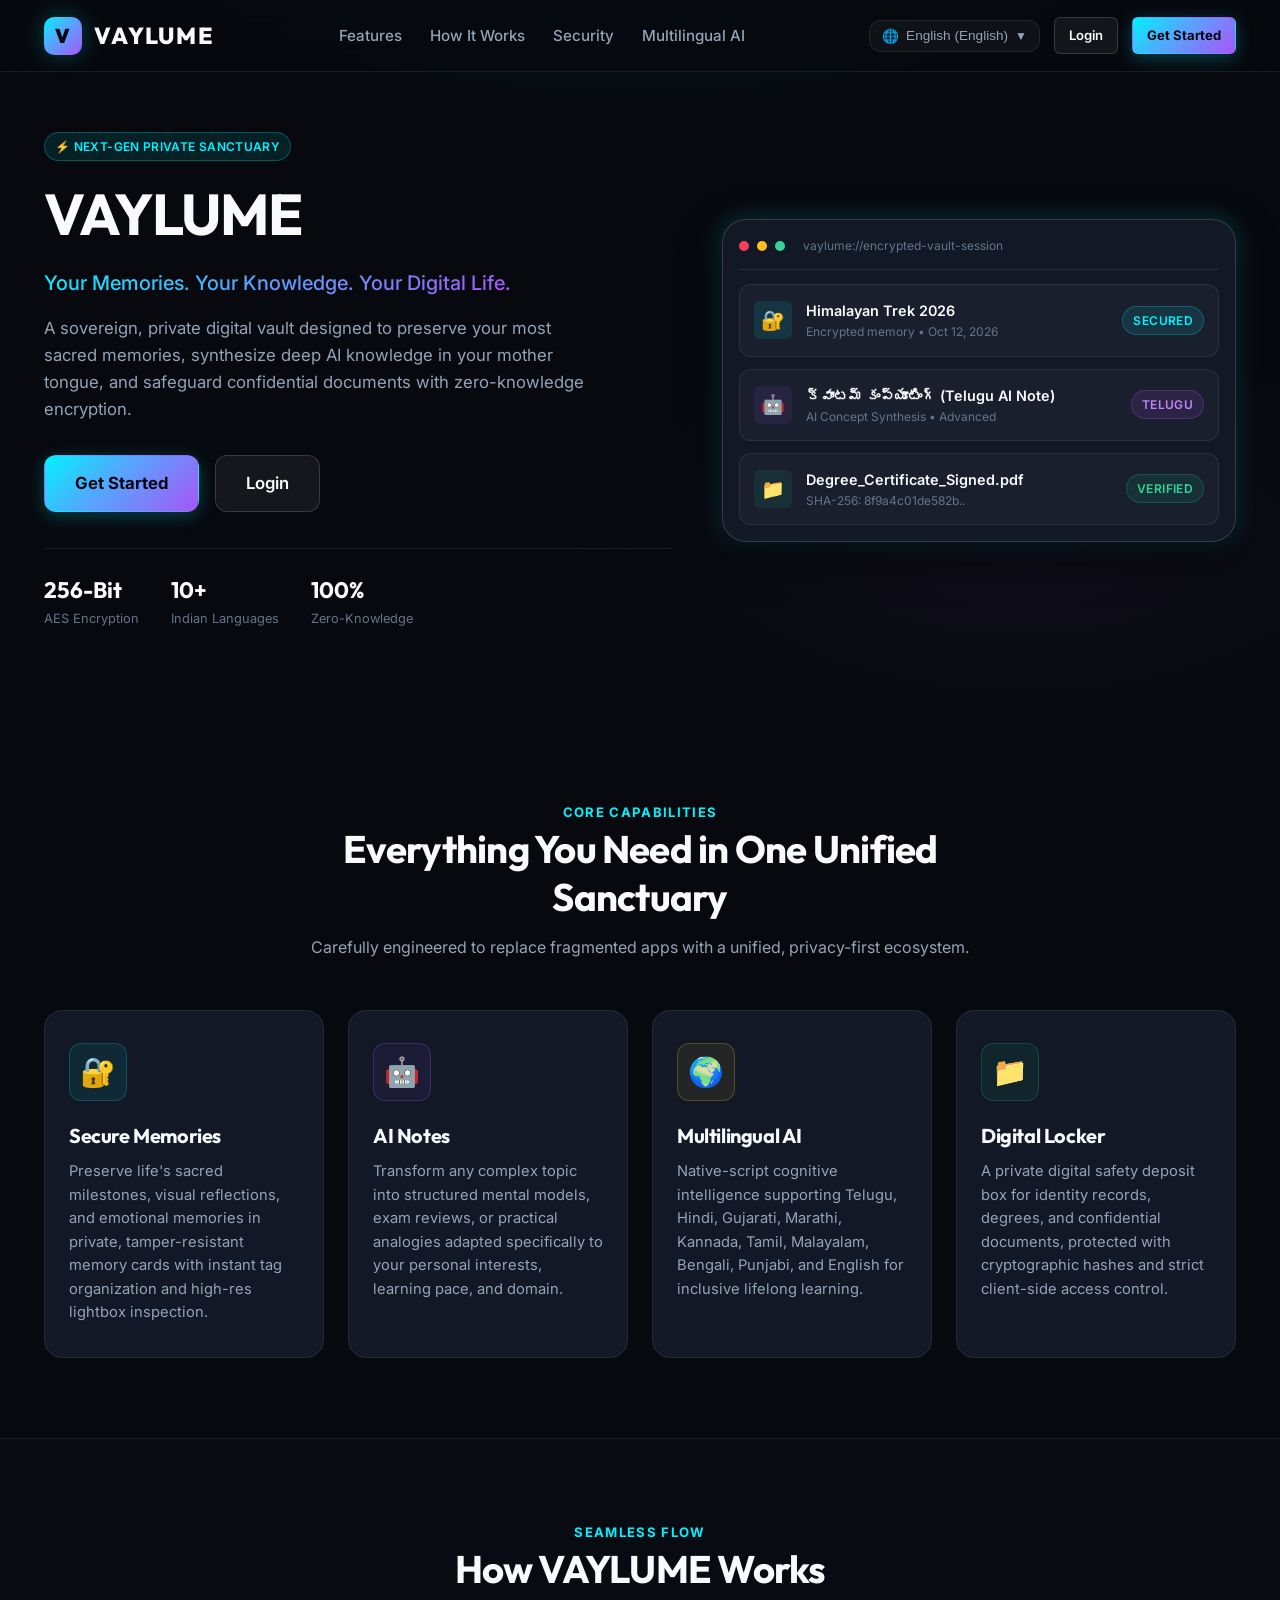
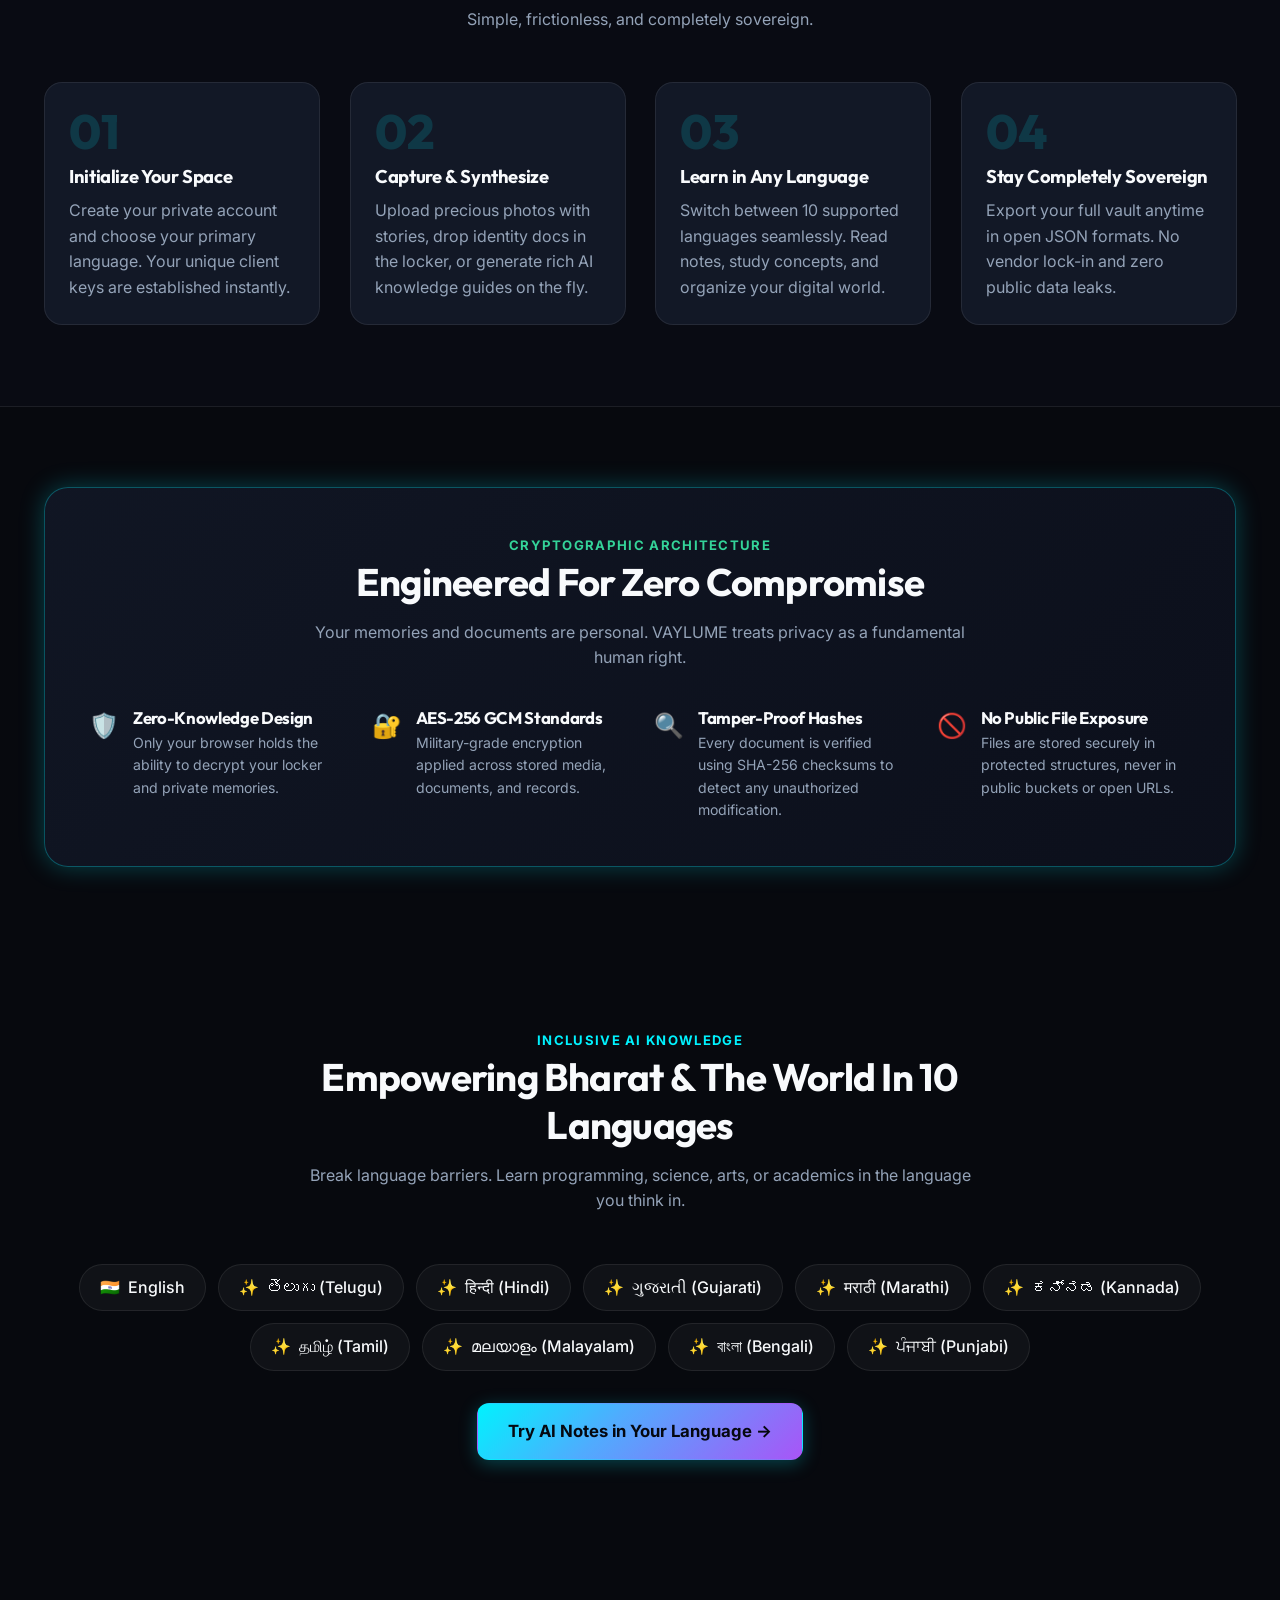
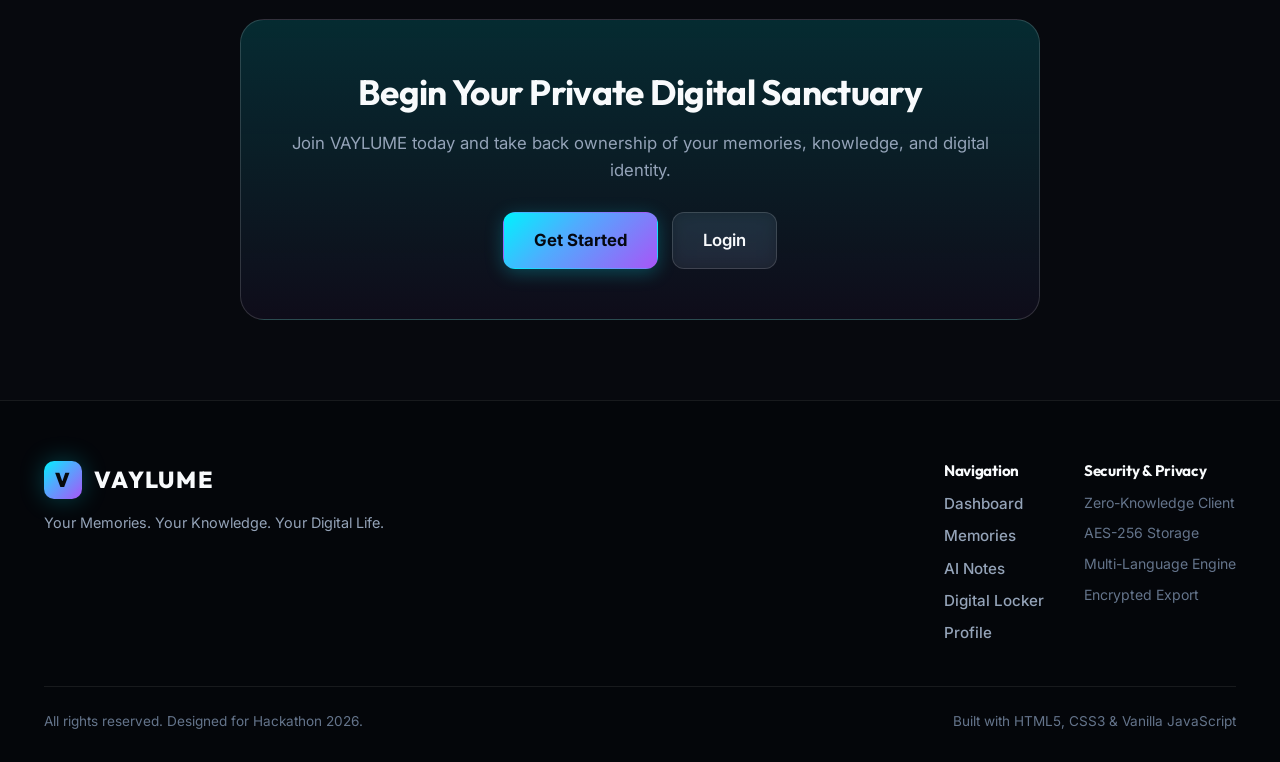
==== commit f69a7c0f: "Add PWA manifest and app icons for Android packaging" ====
--- a/frontend/index.html
+++ b/frontend/index.html
@@ -5,6 +5,10 @@
   <meta name="viewport" content="width=device-width, initial-scale=1.0">
   <title>VAYLUME | Your Memories. Your Knowledge. Your Digital Life.</title>
   <meta name="description" content="A private, encrypted digital sanctuary for personal memories, multilingual AI notes, and zero-knowledge digital document storage.">
+  <link rel="icon" type="image/svg+xml" href="icon.svg">
+  <link rel="manifest" href="manifest.json">
+  <meta name="theme-color" content="#030712">
+  <meta name="mobile-web-app-capable" content="yes">
   <link rel="stylesheet" href="css/style.css">
   <link rel="stylesheet" href="css/animations.css">
   <link rel="stylesheet" href="css/responsive.css">
